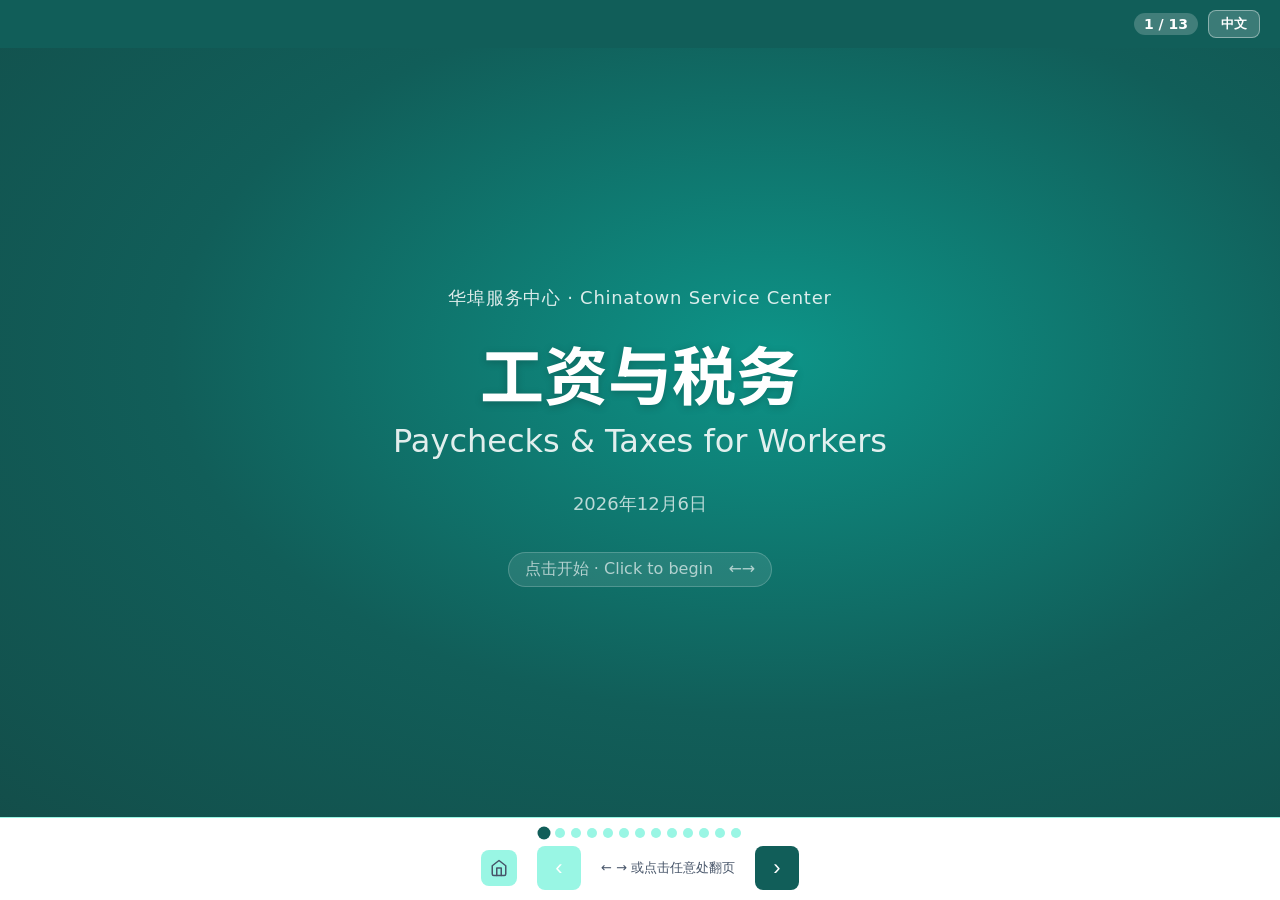
==== index.html @ 1cefc733 "Initial commit — 13-slide Money & Taxes workshop (W14) + Mei-Lin audit fixes + apple-touch-icon" ====
<!DOCTYPE html>
<html lang="zh-CN">
<head>
  <meta charset="UTF-8">
  <meta name="viewport" content="width=device-width, initial-scale=1.0">
  <title>工资与税务工作坊 · Paychecks &amp; Taxes Workshop</title>
  <meta name="description" content="Bilingual money & taxes workshop for workers in LA — pay stubs, deductions, W-4, ITIN, free VITA tax filing, wage theft. Chinatown Service Center.">
  <link rel="canonical" href="https://taxes-workshop.pages.dev/">
  <meta property="og:title" content="工资与税务工作坊 · Paychecks & Taxes Workshop">
  <meta property="og:description" content="Bilingual workshop on paychecks and taxes — read your pay stub, understand all CA deductions, fill out a W-4, file free with VITA.">
  <meta property="og:type" content="website">
  <meta property="og:url" content="https://taxes-workshop.pages.dev/">
  <meta property="og:image" content="https://taxes-workshop.pages.dev/og.png">
  <meta property="og:image:width" content="1200">
  <meta property="og:image:height" content="630">
  <meta property="og:image:alt" content="Paychecks & Taxes Workshop — bilingual slide deck for CSC workers">
  <meta name="twitter:card" content="summary_large_image">
  <meta name="twitter:title" content="工资与税务工作坊 · Paychecks & Taxes Workshop">
  <meta name="twitter:description" content="Bilingual workshop on paychecks, deductions, W-4, ITIN, VITA free tax filing, and wage theft for LA workers.">
  <meta name="twitter:image" content="https://taxes-workshop.pages.dev/og.png">
  <link rel="icon" href="data:image/svg+xml,<svg xmlns='http://www.w3.org/2000/svg' viewBox='0 0 100 100'><text y='.9em' font-size='90'>💰</text></svg>">
  <link rel="apple-touch-icon" href="/apple-touch-icon.png">
  <meta name="theme-color" content="#115e59">
  <meta name="apple-mobile-web-app-capable" content="yes">
  <meta name="apple-mobile-web-app-status-bar-style" content="black-translucent">
  <meta name="apple-mobile-web-app-title" content="工资与税务">
  <link rel="preconnect" href="https://fonts.googleapis.com">
  <link rel="preconnect" href="https://fonts.gstatic.com" crossorigin>
  <link rel="stylesheet" href="https://fonts.googleapis.com/css2?family=Noto+Sans+SC:wght@400;500;700&display=swap">
  <link rel="stylesheet" href="styles.css">
</head>
<body class="zh">
<a class="skip-to-main" href="#slidesArea">跳至主内容 · Skip to main content</a>
<noscript><p class="noscript-msg">此演示需要启用 JavaScript · This presentation requires JavaScript.</p></noscript>

<!-- ── Header ──────────────────────────────────────────── -->
<header class="slide-header">
  <span class="section-label" id="sectionLabel"></span>
  <div class="header-right">
    <span class="slide-counter" id="slideCounter" aria-live="polite" aria-atomic="true">1 / 13</span>
    <button class="lang-toggle" id="langToggle" data-action="toggle-lang" aria-label="切换语言 · Toggle language">中文</button>
  </div>
</header>

<!-- ── Slides ──────────────────────────────────────────── -->
<main class="slides-area" id="slidesArea" aria-label="Workshop slides" role="main">

  <!-- ── Slide 1: Title ────────────────────────────────── -->
  <section class="slide slide-centered title-slide active" id="slide-1">
    <div class="slide-inner">
      <div class="csc-name">华埠服务中心 · Chinatown Service Center</div>
      <h1 class="main-title">工资与税务</h1>
      <div class="main-subtitle">Paychecks &amp; Taxes for Workers</div>
      <div class="date-line" id="dateLine"></div>
      <span class="start-hint">点击开始 · Click to begin &nbsp; ←→</span>
    </div>
  </section>

  <!-- ── Slide 2: Agenda ───────────────────────────────── -->
  <section class="slide slide-centered" id="slide-2">
    <div class="slide-inner">
      <div class="topic-badge">今天学什么 · Today's Agenda</div>
      <h2 class="zh-headline">
        <span class="zh">三大主题</span>
        <span class="en">Three Key Topics</span>
      </h2>
      <div class="en-subtitle">
        <span class="zh">工资单 · W-4 · 报税 — 30 分钟</span>
        <span class="en">Pay Stub · W-4 · Filing Taxes — 30 minutes</span>
      </div>
      <div class="agenda-grid">
        <div class="agenda-card">
          <svg class="agenda-icon" aria-hidden="true" xmlns="http://www.w3.org/2000/svg" width="40" height="40" viewBox="0 0 24 24" fill="none" stroke="currentColor" stroke-width="1.5" stroke-linecap="round" stroke-linejoin="round"><path d="M14 2H6a2 2 0 0 0-2 2v16a2 2 0 0 0 2 2h12a2 2 0 0 0 2-2V8z"/><polyline points="14 2 14 8 20 8"/><line x1="9" x2="15" y1="13" y2="13"/><line x1="9" x2="15" y1="17" y2="17"/></svg>
          <div class="agenda-num">①</div>
          <div class="agenda-zh">
            <span class="zh">工资单</span>
            <span class="en">Pay Stub</span>
          </div>
          <div class="agenda-en">
            <span class="zh">看懂每月扣了什么</span>
            <span class="en">Understand every deduction</span>
          </div>
        </div>
        <div class="agenda-card">
          <svg class="agenda-icon" aria-hidden="true" xmlns="http://www.w3.org/2000/svg" width="40" height="40" viewBox="0 0 24 24" fill="none" stroke="currentColor" stroke-width="1.5" stroke-linecap="round" stroke-linejoin="round"><path d="M16 2v4M8 2v4M3 10h18"/><rect width="18" height="18" x="3" y="4" rx="2"/></svg>
          <div class="agenda-num">②</div>
          <div class="agenda-zh">
            <span class="zh">W-4 表格</span>
            <span class="en">W-4 Form</span>
          </div>
          <div class="agenda-en">
            <span class="zh">入职时怎么填，能省多少</span>
            <span class="en">How to fill it out at a new job</span>
          </div>
        </div>
        <div class="agenda-card">
          <svg class="agenda-icon" aria-hidden="true" xmlns="http://www.w3.org/2000/svg" width="40" height="40" viewBox="0 0 24 24" fill="none" stroke="currentColor" stroke-width="1.5" stroke-linecap="round" stroke-linejoin="round"><line x1="12" x2="12" y1="2" y2="22"/><path d="M17 5H9.5a3.5 3.5 0 0 0 0 7h5a3.5 3.5 0 0 1 0 7H6"/></svg>
          <div class="agenda-num">③</div>
          <div class="agenda-zh">
            <span class="zh">免费报税</span>
            <span class="en">Free Tax Filing</span>
          </div>
          <div class="agenda-en">
            <span class="zh">VITA 免费报税 · ITIN 申请</span>
            <span class="en">VITA sites · ITIN application</span>
          </div>
        </div>
      </div>
    </div>
  </section>

  <!-- ── Slide 3: Reading Your Pay Stub ────────────────── -->
  <section class="slide" id="slide-3">
    <div class="slide-inner">
      <div class="topic-badge"><svg aria-hidden="true" xmlns="http://www.w3.org/2000/svg" width="16" height="16" viewBox="0 0 24 24" fill="none" stroke="currentColor" stroke-width="2" stroke-linecap="round" stroke-linejoin="round"><path d="M14 2H6a2 2 0 0 0-2 2v16a2 2 0 0 0 2 2h12a2 2 0 0 0 2-2V8z"/><polyline points="14 2 14 8 20 8"/></svg> <span class="zh">第一步 · 工资单</span><span class="en">Step 1 · Pay Stub</span></div>
      <h2 class="zh-headline">
        <span class="zh">看懂您的工资单</span>
        <span class="en">Reading Your Pay Stub</span>
      </h2>
      <div class="en-subtitle">
        <span class="zh">实际拿到手 = 总工资 − 五大扣款</span>
        <span class="en">Take-home = Gross Pay − 5 deductions</span>
      </div>

      <div class="paystub" aria-label="Sample bi-weekly pay stub example">
        <div class="paystub-header">
          <div class="paystub-employer"><span class="zh">XX 餐厅 · 双周工资单</span><span class="en">XX Restaurant · Bi-Weekly Pay Stub</span></div>
          <div class="paystub-period"><span class="zh">期间：5/1 – 5/14 · 工时 80 小时</span><span class="en">Period: 5/1 – 5/14 · 80 hours worked</span></div>
        </div>

        <div class="paystub-row section-head">
          <span></span>
          <span><span class="zh">收入 EARNINGS</span><span class="en">EARNINGS</span></span>
        </div>
        <div class="paystub-row gross">
          <span class="paystub-num">1</span>
          <span class="paystub-label-zh"><span class="zh">总工资 (Gross Pay)</span><span class="en">Gross Pay (税前总工资)</span></span>
          <span class="paystub-amount">$1,600.00</span>
          <span class="paystub-note"><span class="zh">$20 × 80 小时</span><span class="en">$20 × 80 hrs</span></span>
        </div>

        <div class="paystub-row section-head">
          <span></span>
          <span><span class="zh">扣款 DEDUCTIONS</span><span class="en">DEDUCTIONS</span></span>
        </div>
        <div class="paystub-row">
          <span class="paystub-num">2</span>
          <span class="paystub-label-zh"><span class="zh">联邦所得税 (Fed Income Tax)</span><span class="en">Federal Income Tax (联邦所得税)</span></span>
          <span class="paystub-amount deduct">$160.00</span>
          <span class="paystub-note"><span class="zh">约 10%</span><span class="en">~10%</span></span>
        </div>
        <div class="paystub-row">
          <span class="paystub-num">3</span>
          <span class="paystub-label-zh"><span class="zh">加州所得税 (CA State Tax)</span><span class="en">CA State Income Tax (加州所得税)</span></span>
          <span class="paystub-amount deduct">$48.00</span>
          <span class="paystub-note"><span class="zh">约 3%</span><span class="en">~3%</span></span>
        </div>
        <div class="paystub-row">
          <span class="paystub-num">4</span>
          <span class="paystub-label-zh"><span class="zh">社安税 (Social Security)</span><span class="en">Social Security (社安税)</span></span>
          <span class="paystub-amount deduct">$99.20</span>
          <span class="paystub-note"><span class="zh">6.2%</span><span class="en">6.2%</span></span>
        </div>
        <div class="paystub-row">
          <span class="paystub-num">5</span>
          <span class="paystub-label-zh"><span class="zh">联邦医保 (Medicare)</span><span class="en">Medicare (联邦医保)</span></span>
          <span class="paystub-amount deduct">$23.20</span>
          <span class="paystub-note"><span class="zh">1.45%</span><span class="en">1.45%</span></span>
        </div>
        <div class="paystub-row">
          <span class="paystub-num">6</span>
          <span class="paystub-label-zh"><span class="zh">州残障保险 (CA SDI)</span><span class="en">CA SDI (州残障保险)</span></span>
          <span class="paystub-amount deduct">$17.60</span>
          <span class="paystub-note"><span class="zh">1.1%</span><span class="en">1.1%</span></span>
        </div>

        <div class="paystub-row net">
          <span class="paystub-num" style="background:var(--primary)">✓</span>
          <span class="paystub-label-zh"><span class="zh">实际拿到 (Net Pay)</span><span class="en">Net Pay — Take-Home (实际拿到)</span></span>
          <span class="paystub-amount">$1,252.00</span>
          <span class="paystub-note"><span class="zh">银行入账</span><span class="en">deposited</span></span>
        </div>
      </div>
    </div>
  </section>

  <!-- ── Slide 4: What Are All These Deductions? ────────── -->
  <section class="slide" id="slide-4">
    <div class="slide-inner">
      <div class="topic-badge"><svg aria-hidden="true" xmlns="http://www.w3.org/2000/svg" width="16" height="16" viewBox="0 0 24 24" fill="none" stroke="currentColor" stroke-width="2" stroke-linecap="round" stroke-linejoin="round"><circle cx="12" cy="12" r="10"/><path d="M9.09 9a3 3 0 0 1 5.83 1c0 2-3 3-3 3"/><path d="M12 17h.01"/></svg> <span class="zh">五大扣款</span><span class="en">5 Deductions</span></div>
      <h2 class="zh-headline">
        <span class="zh">钱都扣去哪了？</span>
        <span class="en">Where Do Deductions Go?</span>
      </h2>
      <div class="en-subtitle">
        <span class="zh">每张工资单上的五项扣款 — 加州工人通用</span>
        <span class="en">The 5 standard deductions on every California pay stub</span>
      </div>

      <figure class="viz viz-bars" role="img" aria-label="Where each $100 of pay goes — breakdown of deductions">
        <svg viewBox="0 0 520 180" width="520" height="180" aria-hidden="true">
          <!-- row 1: Take-home -->
          <text x="0" y="22" font-size="13" fill="currentColor" font-weight="600">Take-home</text>
          <rect x="120" y="10" width="285" height="18" rx="3" fill="#047857"/>
          <text x="412" y="22" font-size="13" fill="currentColor" font-weight="700">~$76</text>
          <!-- row 2: Federal -->
          <text x="0" y="52" font-size="13" fill="currentColor">Federal tax</text>
          <rect x="120" y="40" width="38" height="18" rx="3" fill="#115e59"/>
          <text x="165" y="52" font-size="13" fill="currentColor" font-weight="600">~$10</text>
          <!-- row 3: Social Security -->
          <text x="0" y="82" font-size="13" fill="currentColor">Social Security</text>
          <rect x="120" y="70" width="23" height="18" rx="3" fill="#0d9488"/>
          <text x="150" y="82" font-size="13" fill="currentColor" font-weight="600">$6.20</text>
          <!-- row 4: CA tax -->
          <text x="0" y="112" font-size="13" fill="currentColor">CA state tax</text>
          <rect x="120" y="100" width="11" height="18" rx="3" fill="#14b8a6"/>
          <text x="138" y="112" font-size="13" fill="currentColor" font-weight="600">~$3</text>
          <!-- row 5: Medicare -->
          <text x="0" y="142" font-size="13" fill="currentColor">Medicare</text>
          <rect x="120" y="130" width="5" height="18" rx="3" fill="#2dd4bf"/>
          <text x="132" y="142" font-size="13" fill="currentColor" font-weight="600">$1.45</text>
          <!-- row 6: SDI -->
          <text x="0" y="172" font-size="13" fill="currentColor">CA SDI</text>
          <rect x="120" y="160" width="4" height="18" rx="3" fill="#5eead4"/>
          <text x="131" y="172" font-size="13" fill="currentColor" font-weight="600">$1.10</text>
        </svg>
        <figcaption>
          <span class="zh">每赚 $100,实际拿到约 $76 — 其余进了五项扣款</span>
          <span class="en">For every $100 earned, you take home ~$76 — the rest pays the five deductions</span>
        </figcaption>
      </figure>

      <div class="deduction-grid">
        <div class="deduction-card">
          <div class="deduction-tag"><span class="zh">联邦</span><span class="en">Federal</span></div>
          <div class="deduction-rate">10–22%</div>
          <div class="deduction-name-zh"><span class="zh">联邦所得税</span><span class="en">Federal Income Tax</span></div>
          <div class="deduction-name-en"><span class="zh">按 W-4 计算 · 退给国税局</span><span class="en">Set by W-4 · paid to IRS</span></div>
        </div>
        <div class="deduction-card state">
          <div class="deduction-tag"><span class="zh">州</span><span class="en">State</span></div>
          <div class="deduction-rate">1–9%</div>
          <div class="deduction-name-zh"><span class="zh">加州所得税</span><span class="en">CA State Tax</span></div>
          <div class="deduction-name-en"><span class="zh">按 DE-4 计算 · 退给加州</span><span class="en">Set by DE-4 · paid to CA FTB</span></div>
        </div>
        <div class="deduction-card ss">
          <div class="deduction-tag"><span class="zh">退休</span><span class="en">Retirement</span></div>
          <div class="deduction-rate">6.2%</div>
          <div class="deduction-name-zh"><span class="zh">社安税 SS</span><span class="en">Social Security</span></div>
          <div class="deduction-name-en"><span class="zh">退休后您领回</span><span class="en">Funds your retirement</span></div>
        </div>
        <div class="deduction-card medicare">
          <div class="deduction-tag"><span class="zh">医保</span><span class="en">Health</span></div>
          <div class="deduction-rate">1.45%</div>
          <div class="deduction-name-zh"><span class="zh">联邦医保</span><span class="en">Medicare</span></div>
          <div class="deduction-name-en"><span class="zh">65 岁后您用得到</span><span class="en">Your health care at 65+</span></div>
        </div>
        <div class="deduction-card sdi">
          <div class="deduction-tag"><span class="zh">残障</span><span class="en">Disability</span></div>
          <div class="deduction-rate">1.1%</div>
          <div class="deduction-name-zh"><span class="zh">州残障保险</span><span class="en">CA SDI</span></div>
          <div class="deduction-name-en"><span class="zh">病假 · 产假可领</span><span class="en">Pays sick / parental leave</span></div>
        </div>
      </div>

      <div class="tax-rule" style="margin-top:18px;">
        <div class="tax-rule-zh"><span class="zh">💡 总扣款约 22–25% — 也就是说每赚 $100，您实际拿到 $75–$78。</span><span class="en">💡 Total deductions ~22–25% — so for every $100 earned, you take home ~$75–$78.</span></div>
        <div class="tax-rule-en"><span class="zh">老板必须在加州法定 7 天内付清工资，并提供详细工资单（加州劳工法 §226）。</span><span class="en">CA law requires your employer to pay within 7 days and provide an itemized pay stub (CA Labor Code §226).</span></div>
      </div>
    </div>
  </section>

  <!-- ── Slide 5: The W-4 Form ─────────────────────────── -->
  <section class="slide" id="slide-5">
    <div class="slide-inner">
      <div class="topic-badge"><svg aria-hidden="true" xmlns="http://www.w3.org/2000/svg" width="16" height="16" viewBox="0 0 24 24" fill="none" stroke="currentColor" stroke-width="2" stroke-linecap="round" stroke-linejoin="round"><path d="M9 12h6m-6 4h6M9 8h6"/><rect width="14" height="20" x="5" y="2" rx="2"/></svg> <span class="zh">第二步 · W-4</span><span class="en">Step 2 · W-4</span></div>
      <h2 class="zh-headline">
        <span class="zh">W-4 表格怎么填？</span>
        <span class="en">How to Fill Out a W-4</span>
      </h2>
      <div class="en-subtitle">
        <span class="zh">入职第一天填 — 决定每月扣多少联邦税</span>
        <span class="en">Filled on day one — decides how much federal tax is withheld</span>
      </div>

      <div class="w4-steps">
        <div class="w4-step">
          <div class="w4-step-num">1</div>
          <svg class="w4-step-icon" aria-hidden="true" xmlns="http://www.w3.org/2000/svg" width="28" height="28" viewBox="0 0 24 24" fill="none" stroke="currentColor" stroke-width="1.5" stroke-linecap="round" stroke-linejoin="round"><path d="M16 21v-2a4 4 0 0 0-4-4H6a4 4 0 0 0-4 4v2"/><circle cx="9" cy="7" r="4"/></svg>
          <div class="w4-step-zh"><span class="zh">个人资料</span><span class="en">Personal Info</span></div>
          <div class="w4-step-en"><span class="zh">姓名 · 地址 · SSN/ITIN · 报税身份</span><span class="en">Name · Address · SSN/ITIN · Filing Status</span></div>
        </div>
        <div class="w4-step">
          <div class="w4-step-num">2</div>
          <svg class="w4-step-icon" aria-hidden="true" xmlns="http://www.w3.org/2000/svg" width="28" height="28" viewBox="0 0 24 24" fill="none" stroke="currentColor" stroke-width="1.5" stroke-linecap="round" stroke-linejoin="round"><rect width="14" height="20" x="5" y="2" rx="2"/><path d="M12 18h.01"/></svg>
          <div class="w4-step-zh"><span class="zh">多份工作？</span><span class="en">Multiple Jobs?</span></div>
          <div class="w4-step-en"><span class="zh">如果有第二份工 · 配偶也工作 → 打勾</span><span class="en">Check if 2 jobs or spouse works</span></div>
        </div>
        <div class="w4-step">
          <div class="w4-step-num">3</div>
          <svg class="w4-step-icon" aria-hidden="true" xmlns="http://www.w3.org/2000/svg" width="28" height="28" viewBox="0 0 24 24" fill="none" stroke="currentColor" stroke-width="1.5" stroke-linecap="round" stroke-linejoin="round"><circle cx="9" cy="7" r="3"/><circle cx="17" cy="7" r="3"/><path d="M3 21v-2a4 4 0 0 1 4-4h2a4 4 0 0 1 4 4v2"/><path d="M15 21v-2a4 4 0 0 1 4-4"/></svg>
          <div class="w4-step-zh"><span class="zh">子女抵免</span><span class="en">Dependents</span></div>
          <div class="w4-step-en"><span class="zh">17 岁以下小孩 × $2,000<br>其他亲属 × $500</span><span class="en">Under-17 child × $2,000<br>Other relative × $500</span></div>
        </div>
        <div class="w4-step">
          <div class="w4-step-num">4</div>
          <svg class="w4-step-icon" aria-hidden="true" xmlns="http://www.w3.org/2000/svg" width="28" height="28" viewBox="0 0 24 24" fill="none" stroke="currentColor" stroke-width="1.5" stroke-linecap="round" stroke-linejoin="round"><line x1="12" x2="12" y1="2" y2="22"/><path d="M17 5H9.5a3.5 3.5 0 0 0 0 7h5a3.5 3.5 0 0 1 0 7H6"/></svg>
          <div class="w4-step-zh"><span class="zh">额外扣款 / 收入</span><span class="en">Other Adjustments</span></div>
          <div class="w4-step-en"><span class="zh">想多扣一点？写金额（一般可空）</span><span class="en">Extra withholding (usually blank)</span></div>
        </div>
        <div class="w4-step">
          <div class="w4-step-num">5</div>
          <svg class="w4-step-icon" aria-hidden="true" xmlns="http://www.w3.org/2000/svg" width="28" height="28" viewBox="0 0 24 24" fill="none" stroke="currentColor" stroke-width="1.5" stroke-linecap="round" stroke-linejoin="round"><path d="M20 6 9 17l-5-5"/></svg>
          <div class="w4-step-zh"><span class="zh">签名 · 日期</span><span class="en">Sign &amp; Date</span></div>
          <div class="w4-step-en"><span class="zh">没签等于无效</span><span class="en">Unsigned = invalid</span></div>
        </div>
      </div>

      <div class="info-grid">
        <div class="info-card">
          <div class="info-card-title"><span class="zh">如果不填 W-4 会怎样？</span><span class="en">What if I skip it?</span></div>
          <div class="info-card-text">
            <span class="zh">老板会按最高税率（单身、无子女）扣 — 您每月少拿 $50–150。年底退税时才能拿回。</span>
            <span class="en">Employer withholds at the highest rate (single, 0 dependents). You lose $50–150 per check — refunded only at tax time.</span>
          </div>
        </div>
        <div class="info-card accent">
          <div class="info-card-title"><span class="zh">加州还要填 DE-4</span><span class="en">CA Also Needs DE-4</span></div>
          <div class="info-card-text">
            <span class="zh">DE-4 是加州州税版本 — 同时填两张。老板提供 · 也可上 edd.ca.gov 下载。</span>
            <span class="en">DE-4 is the CA state version. Fill both. Employer provides — or download at edd.ca.gov.</span>
          </div>
        </div>
      </div>
    </div>
  </section>

  <!-- ── Slide 6: Activity — What's Wrong With This Paycheck? -->
  <section class="slide activity-slide" id="slide-6" data-phase="question">
    <div class="slide-inner">
      <div class="topic-badge"><svg aria-hidden="true" xmlns="http://www.w3.org/2000/svg" width="16" height="16" viewBox="0 0 24 24" fill="none" stroke="currentColor" stroke-width="2" stroke-linecap="round" stroke-linejoin="round"><circle cx="12" cy="12" r="10"/><circle cx="12" cy="12" r="6"/><circle cx="12" cy="12" r="2"/></svg> <span class="zh">练一练 · 互动活动</span><span class="en">Activity · Practice</span></div>
      <h2 class="zh-headline">
        <span class="zh">这张工资单哪里错了？</span>
        <span class="en">What's Wrong With This Paycheck?</span>
      </h2>
      <div class="en-subtitle">
        <span class="zh">老李这周工作 50 小时，时薪 $16 — 您能找出错误吗？</span>
        <span class="en">Mr. Li worked 50 hours this week at $16/hr — can you spot the mistake?</span>
      </div>

      <div class="wrong-paystub" id="wrong-paystub">
        <div class="wrong-row head">
          <span><span class="zh">项目 ITEM</span><span class="en">ITEM</span></span>
          <span><span class="zh">时薪</span><span class="en">RATE</span></span>
          <span><span class="zh">小时</span><span class="en">HRS</span></span>
          <span><span class="zh">金额</span><span class="en">AMOUNT</span></span>
        </div>
        <div class="wrong-row">
          <span class="label"><span class="zh">正常工时</span><span class="en">Regular Hours</span></span>
          <span class="num">$16</span>
          <span class="num">40</span>
          <span class="num">$640.00</span>
        </div>
        <div class="wrong-row flagged" id="overtime-row" data-clue="加班费">
          <span class="label"><span class="zh">加班 (10 小时)</span><span class="en">Overtime (10 hrs)</span></span>
          <span class="num rate" id="ot-rate">$16</span>
          <span class="num">10</span>
          <span class="num" id="ot-total">$160.00</span>
        </div>
        <div class="wrong-row total">
          <span class="label"><span class="zh">总工资</span><span class="en">Gross Pay</span></span>
          <span></span>
          <span></span>
          <span class="num" id="gross-total">$800.00</span>
        </div>
      </div>

      <div class="vote-prompt"><span class="zh">🙋 投票：错在哪里？(A) 工时少算 (B) 加班费错了 (C) 没问题</span><span class="en">🙋 Vote: Where's the error? (A) Hours wrong (B) Overtime rate wrong (C) Looks fine</span></div>

      <div class="answer-block" id="activity-answer">
        <div class="verdict-badge verdict-false">✗ <span class="zh">加班费错了 — 应付时薪 1.5 倍</span><span class="en">Overtime rate is wrong — should be 1.5×</span></div>
        <div class="answer-explanation-zh"><span class="zh">加州法律：每天超 8 小时或每周超 40 小时 → 时薪 × 1.5 ($24)。</span><span class="en">CA law: over 8 hrs/day or 40 hrs/week → rate × 1.5 ($24).</span></div>
        <div class="answer-explanation-en"><span class="zh">正确金额：10 小时 × $24 = $240（少给了 $80）。每天超 12 小时则要 × 2 ($32)。</span><span class="en">Correct: 10 hrs × $24 = $240 (short $80). Over 12 hrs/day = 2× rate ($32).</span></div>
      </div>

      <button class="reveal-btn" id="reveal-btn-6" data-action="reveal-activity">
        <span class="zh">揭晓答案 · Reveal Answer</span>
        <span class="en">Reveal Answer</span>
      </button>
    </div>
  </section>

  <!-- ── Slide 7: ITIN vs SSN ──────────────────────────── -->
  <section class="slide" id="slide-7">
    <div class="slide-inner">
      <div class="topic-badge"><svg aria-hidden="true" xmlns="http://www.w3.org/2000/svg" width="16" height="16" viewBox="0 0 24 24" fill="none" stroke="currentColor" stroke-width="2" stroke-linecap="round" stroke-linejoin="round"><rect width="20" height="14" x="2" y="5" rx="2"/><line x1="2" x2="22" y1="10" y2="10"/></svg> <span class="zh">税号 · ITIN vs SSN</span><span class="en">Tax IDs</span></div>
      <h2 class="zh-headline">
        <span class="zh">ITIN 与 SSN 的区别</span>
        <span class="en">ITIN vs Social Security Number</span>
      </h2>
      <div class="en-subtitle">
        <span class="zh">不论身份，您都可以报税 — 用 ITIN 就行</span>
        <span class="en">No matter your status, you can file taxes — use ITIN</span>
      </div>

      <div class="compare-grid">
        <div class="compare-col ssn">
          <h3>SSN</h3>
          <div class="compare-sub"><span class="zh">社会安全号码 · 9 位</span><span class="en">Social Security Number · 9 digits</span></div>
          <ul class="compare-list">
            <li><span class="zh">合法居民、公民、绿卡持有人</span><span class="en">Citizens, green-card holders, work-permit holders</span></li>
            <li><span class="zh">在 Social Security Administration 申请</span><span class="en">Apply at the Social Security Administration</span></li>
            <li><span class="zh">免费 · 当面办理</span><span class="en">Free · In-person at SSA office</span></li>
            <li><span class="zh">可申请政府福利</span><span class="en">Qualifies for government benefits</span></li>
            <li><span class="zh">退休时可领社安金</span><span class="en">Earns Social Security retirement credits</span></li>
          </ul>
        </div>
        <div class="compare-col itin">
          <h3>ITIN</h3>
          <div class="compare-sub"><span class="zh">个人税号 · 9 位（9 开头）</span><span class="en">Individual Taxpayer ID · 9 digits (starts with 9)</span></div>
          <ul class="compare-list">
            <li><span class="zh">没有 SSN 的人也可申请（不论身份）</span><span class="en">For anyone without an SSN — regardless of status</span></li>
            <li><span class="zh">向国税局 IRS 申请（表 W-7）</span><span class="en">Apply to IRS using Form W-7</span></li>
            <li><span class="zh">免费 · 可在 CSC 办理</span><span class="en">Free · CSC can help process</span></li>
            <li><span class="zh">可报税 · 申请儿童税收抵免 (CTC)</span><span class="en">Can file taxes · claim Child Tax Credit</span></li>
            <li class="no"><span class="zh">不能用于工作授权</span><span class="en">Does NOT grant work authorization</span></li>
          </ul>
        </div>
      </div>

      <div class="tax-rule accent">
        <div class="tax-rule-zh"><span class="zh">📋 重要：报税不会被举报给移民局 — 国税局法律规定保密。</span><span class="en">📋 Important: Filing taxes does NOT report you to immigration — IRS confidentiality is protected by law.</span></div>
        <div class="tax-rule-en"><span class="zh">用 ITIN 报税可建立报税记录 — 将来办移民身份时有帮助。</span><span class="en">Filing with ITIN builds a tax record — helpful for future immigration cases.</span></div>
      </div>
    </div>
  </section>

  <!-- ── Slide 8: Free Tax Filing Resources (VITA) ─────── -->
  <section class="slide" id="slide-8">
    <div class="slide-inner">
      <div class="topic-badge"><svg aria-hidden="true" xmlns="http://www.w3.org/2000/svg" width="16" height="16" viewBox="0 0 24 24" fill="none" stroke="currentColor" stroke-width="2" stroke-linecap="round" stroke-linejoin="round"><path d="M5 12h14M12 5l7 7-7 7"/></svg> <span class="zh">第三步 · 免费报税</span><span class="en">Step 3 · Free Filing</span></div>
      <h2 class="zh-headline">
        <span class="zh">免费报税 — 不要花冤枉钱</span>
        <span class="en">File Your Taxes for Free</span>
      </h2>
      <div class="en-subtitle">
        <span class="zh">年收入 $67,000 以下 → 多个免费选项</span>
        <span class="en">Income under $67,000 → multiple free options</span>
      </div>

      <div class="vita-grid">
        <div class="vita-card">
          <div class="vita-icon"><svg aria-hidden="true" xmlns="http://www.w3.org/2000/svg" width="28" height="28" viewBox="0 0 24 24" fill="none" stroke="currentColor" stroke-width="1.5" stroke-linecap="round" stroke-linejoin="round"><path d="M6 22V4a2 2 0 0 1 2-2h8a2 2 0 0 1 2 2v18Z"/><path d="M10 6h4M10 10h4M10 14h4M10 18h4"/></svg></div>
          <div>
            <div class="vita-name-zh"><span class="zh">华埠服务中心 VITA</span><span class="en">CSC VITA Site</span></div>
            <div class="vita-name-en"><span class="zh">767 N Hill St · 中文服务</span><span class="en">767 N Hill St · Chinese service</span></div>
            <div class="vita-detail"><span class="zh">1月–4月免费报税 · IRS 认证志愿者 · 现场办</span><span class="en">Free filing Jan–Apr · IRS-certified volunteers · in-person</span></div>
            <div class="vita-cost"><span class="zh">完全免费 · 213-808-1700</span><span class="en">100% free · 213-808-1700</span></div>
          </div>
        </div>
        <div class="vita-card">
          <div class="vita-icon"><svg aria-hidden="true" xmlns="http://www.w3.org/2000/svg" width="28" height="28" viewBox="0 0 24 24" fill="none" stroke="currentColor" stroke-width="1.5" stroke-linecap="round" stroke-linejoin="round"><path d="M2 22h20M2 11h20M5 11v11M19 11v11M9 8a3 3 0 0 1 6 0M12 8v3"/></svg></div>
          <div>
            <div class="vita-name-zh"><span class="zh">全洛杉矶 VITA 网点</span><span class="en">LA County VITA Sites</span></div>
            <div class="vita-name-en"><span class="zh">200+ 地点 · 拨 211 找最近</span><span class="en">200+ sites · Call 211 for nearest</span></div>
            <div class="vita-detail"><span class="zh">网址：irs.gov/vita 输入邮编查找 · 多种语言</span><span class="en">irs.gov/vita — enter ZIP · multilingual</span></div>
            <div class="vita-cost"><span class="zh">免费 · 211 (24/7)</span><span class="en">Free · Dial 211 (24/7)</span></div>
          </div>
        </div>
        <div class="vita-card">
          <div class="vita-icon"><svg aria-hidden="true" xmlns="http://www.w3.org/2000/svg" width="28" height="28" viewBox="0 0 24 24" fill="none" stroke="currentColor" stroke-width="1.5" stroke-linecap="round" stroke-linejoin="round"><rect width="20" height="14" x="2" y="5" rx="2"/><path d="M2 10h20"/></svg></div>
          <div>
            <div class="vita-name-zh"><span class="zh">IRS 网上免费报税</span><span class="en">IRS Free File</span></div>
            <div class="vita-name-en"><span class="zh">irs.gov/freefile · 自己报</span><span class="en">irs.gov/freefile · self-file</span></div>
            <div class="vita-detail"><span class="zh">收入 $79K 以下用免费软件 · 网上递交 · 直接退税到账户</span><span class="en">Income under $79K — free software · e-file · direct deposit</span></div>
            <div class="vita-cost"><span class="zh">免费 · 适合英文好的</span><span class="en">Free · English required</span></div>
          </div>
        </div>
        <div class="vita-card">
          <div class="vita-icon"><svg aria-hidden="true" xmlns="http://www.w3.org/2000/svg" width="28" height="28" viewBox="0 0 24 24" fill="none" stroke="currentColor" stroke-width="1.5" stroke-linecap="round" stroke-linejoin="round"><circle cx="12" cy="12" r="10"/><path d="M8 14s1.5 2 4 2 4-2 4-2M9 9h.01M15 9h.01"/></svg></div>
          <div>
            <div class="vita-name-zh"><span class="zh">CalFile 加州免费</span><span class="en">CalFile (CA only)</span></div>
            <div class="vita-name-en"><span class="zh">ftb.ca.gov · 加州州税</span><span class="en">ftb.ca.gov · CA state return</span></div>
            <div class="vita-detail"><span class="zh">加州州税专用免费软件 · 中英双语 · 直接退税</span><span class="en">CA state tax only · bilingual · direct refund</span></div>
            <div class="vita-cost"><span class="zh">免费 · 加州官方</span><span class="en">Free · official CA</span></div>
          </div>
        </div>
      </div>

      <div class="tax-rule">
        <div class="tax-rule-zh"><span class="zh">⚠️ 不要付 H&amp;R Block 或 Turbo Tax — 收 $100–300 还可能多收。</span><span class="en">⚠️ Don't pay H&amp;R Block or Turbo Tax — fees $100–300 and many hidden charges.</span></div>
        <div class="tax-rule-en"><span class="zh">VITA 志愿者已经接受 IRS 培训 — 处理 W-2、1099、ITIN 都没问题。</span><span class="en">VITA volunteers are IRS-trained — handle W-2, 1099, ITIN with no problem.</span></div>
      </div>
    </div>
  </section>

  <!-- ── Slide 9: Tax Deductions for Gig Workers ──────── -->
  <section class="slide" id="slide-9">
    <div class="slide-inner">
      <div class="topic-badge"><svg aria-hidden="true" xmlns="http://www.w3.org/2000/svg" width="16" height="16" viewBox="0 0 24 24" fill="none" stroke="currentColor" stroke-width="2" stroke-linecap="round" stroke-linejoin="round"><rect width="14" height="20" x="5" y="2" rx="2"/><path d="M12 18h.01"/></svg> <span class="zh">自雇/兼职</span><span class="en">Gig / Self-Employed</span></div>
      <h2 class="zh-headline">
        <span class="zh">兼职司机能抵扣什么？</span>
        <span class="en">Deductions for Gig &amp; 1099 Workers</span>
      </h2>
      <div class="en-subtitle">
        <span class="zh">DoorDash · Uber · 装修 · 清洁 — 这些都能省税</span>
        <span class="en">DoorDash · Uber · handyman · cleaning — all these reduce tax</span>
      </div>

      <div class="gig-grid">
        <div class="gig-card">
          <div class="gig-icon"><svg aria-hidden="true" xmlns="http://www.w3.org/2000/svg" width="32" height="32" viewBox="0 0 24 24" fill="none" stroke="currentColor" stroke-width="1.5" stroke-linecap="round" stroke-linejoin="round"><path d="M14 16H9m10 0h3v-3.15a1 1 0 0 0-.84-.99L16 11l-2.7-3.6a1 1 0 0 0-.8-.4H5.24a2 2 0 0 0-1.8 1.1l-.8 1.63A6 6 0 0 0 2 12.42V16h2"/><circle cx="6.5" cy="16.5" r="2.5"/><circle cx="16.5" cy="16.5" r="2.5"/></svg></div>
          <div>
            <div class="gig-name-zh"><span class="zh">行驶里程</span><span class="en">Business Mileage</span></div>
            <div class="gig-name-en"><span class="zh">最大的抵扣 — 一定要记</span><span class="en">Biggest deduction — always track</span></div>
            <div class="gig-detail"><strong>67¢ × <span class="zh">每英里</span><span class="en">per mile</span></strong> <span class="zh">(2024) · 用 Stride 或 Everlance 自动记</span><span class="en">(2024) · use Stride or Everlance to auto-track</span></div>
          </div>
        </div>
        <div class="gig-card">
          <div class="gig-icon"><svg aria-hidden="true" xmlns="http://www.w3.org/2000/svg" width="32" height="32" viewBox="0 0 24 24" fill="none" stroke="currentColor" stroke-width="1.5" stroke-linecap="round" stroke-linejoin="round"><rect width="14" height="20" x="5" y="2" rx="2"/><path d="M12 18h.01"/></svg></div>
          <div>
            <div class="gig-name-zh"><span class="zh">手机费</span><span class="en">Phone Bill</span></div>
            <div class="gig-name-en"><span class="zh">工作部分可抵</span><span class="en">Work-use portion deductible</span></div>
            <div class="gig-detail"><span class="zh">一般按 </span><span class="en">Usually estimate </span><strong>50%</strong> <span class="zh">工作用 — 保留账单</span><span class="en">work use — keep bills</span></div>
          </div>
        </div>
        <div class="gig-card">
          <div class="gig-icon"><svg aria-hidden="true" xmlns="http://www.w3.org/2000/svg" width="32" height="32" viewBox="0 0 24 24" fill="none" stroke="currentColor" stroke-width="1.5" stroke-linecap="round" stroke-linejoin="round"><circle cx="12" cy="12" r="3"/><path d="M19.4 15a1.65 1.65 0 0 0 .33 1.82l.06.06a2 2 0 0 1 0 2.83 2 2 0 0 1-2.83 0l-.06-.06a1.65 1.65 0 0 0-1.82-.33 1.65 1.65 0 0 0-1 1.51V21a2 2 0 0 1-4 0v-.09A1.65 1.65 0 0 0 9 19.4a1.65 1.65 0 0 0-1.82.33l-.06.06a2 2 0 0 1-2.83 0 2 2 0 0 1 0-2.83l.06-.06a1.65 1.65 0 0 0 .33-1.82 1.65 1.65 0 0 0-1.51-1H3a2 2 0 0 1 0-4h.09A1.65 1.65 0 0 0 4.6 9a1.65 1.65 0 0 0-.33-1.82l-.06-.06a2 2 0 1 1 2.83-2.83l.06.06a1.65 1.65 0 0 0 1.82.33H9a1.65 1.65 0 0 0 1-1.51V3a2 2 0 0 1 4 0v.09a1.65 1.65 0 0 0 1 1.51 1.65 1.65 0 0 0 1.82-.33l.06-.06a2 2 0 1 1 2.83 2.83l-.06.06a1.65 1.65 0 0 0-.33 1.82V9a1.65 1.65 0 0 0 1.51 1H21a2 2 0 0 1 0 4h-.09a1.65 1.65 0 0 0-1.51 1z"/></svg></div>
          <div>
            <div class="gig-name-zh"><span class="zh">工具 · 设备</span><span class="en">Tools &amp; Equipment</span></div>
            <div class="gig-name-en"><span class="zh">直接给工作买的</span><span class="en">Bought for work use</span></div>
            <div class="gig-detail"><span class="zh">保温袋 · 充电器 · 清洁工具 · 装修材料 — 保留</span><span class="en">Insulated bag · chargers · cleaning supplies — keep </span><strong><span class="zh">收据</span><span class="en">receipts</span></strong></div>
          </div>
        </div>
        <div class="gig-card">
          <div class="gig-icon"><svg aria-hidden="true" xmlns="http://www.w3.org/2000/svg" width="32" height="32" viewBox="0 0 24 24" fill="none" stroke="currentColor" stroke-width="1.5" stroke-linecap="round" stroke-linejoin="round"><rect width="20" height="14" x="2" y="5" rx="2"/><line x1="2" x2="22" y1="10" y2="10"/></svg></div>
          <div>
            <div class="gig-name-zh"><span class="zh">停车 · 过路费</span><span class="en">Parking &amp; Tolls</span></div>
            <div class="gig-name-en"><span class="zh">工作时产生 — 100% 可抵</span><span class="en">During work — 100% deductible</span></div>
            <div class="gig-detail"><span class="zh">FasTrak 月结 · 停车收据 — 集中存一个信封</span><span class="en">FasTrak statements + parking receipts — keep in one envelope</span></div>
          </div>
        </div>
      </div>

      <figure class="viz viz-timeline" role="img" aria-label="Quarterly tax deadlines for self-employed workers">
        <svg viewBox="0 0 560 110" width="560" height="110" aria-hidden="true">
          <line x1="40" y1="70" x2="520" y2="70" stroke="#115e59" stroke-width="2.5"/>
          <!-- Apr 15 -->
          <circle cx="100" cy="70" r="8" fill="#b91c1c"/>
          <line x1="100" y1="62" x2="100" y2="78" stroke="#b91c1c" stroke-width="2"/>
          <text x="100" y="95" text-anchor="middle" font-size="13" fill="currentColor" font-weight="700">Apr 15</text>
          <text x="100" y="50" text-anchor="middle" font-size="12" fill="#b91c1c" font-weight="600">Q1 + 报税</text>
          <!-- Jun 15 -->
          <circle cx="240" cy="70" r="7" fill="#115e59"/>
          <text x="240" y="95" text-anchor="middle" font-size="13" fill="currentColor" font-weight="600">Jun 15</text>
          <text x="240" y="50" text-anchor="middle" font-size="12" fill="#115e59">Q2</text>
          <!-- Sep 15 -->
          <circle cx="380" cy="70" r="7" fill="#115e59"/>
          <text x="380" y="95" text-anchor="middle" font-size="13" fill="currentColor" font-weight="600">Sep 15</text>
          <text x="380" y="50" text-anchor="middle" font-size="12" fill="#115e59">Q3</text>
          <!-- Jan 15 -->
          <circle cx="500" cy="70" r="7" fill="#115e59"/>
          <text x="500" y="95" text-anchor="middle" font-size="13" fill="currentColor" font-weight="600">Jan 15</text>
          <text x="500" y="50" text-anchor="middle" font-size="12" fill="#115e59">Q4</text>
        </svg>
        <figcaption>
          <span class="zh">自雇人士每季预交税 — 四个截止日不要错过</span>
          <span class="en">Self-employed quarterly tax deadlines — four dates to remember</span>
        </figcaption>
      </figure>

      <div class="tax-rule accent">
        <div class="tax-rule-zh"><span class="zh">📅 季度预交税截止：4/15 · 6/15 · 9/15 · 1/15 — 每季存收入的 25%。</span><span class="en">📅 Quarterly tax due: Apr 15 · Jun 15 · Sep 15 · Jan 15 — save 25% each quarter.</span></div>
        <div class="tax-rule-en"><span class="zh">领 1099-NEC（不是 W-2）= 您是自雇人士，老板没扣税，您要自己交。</span><span class="en">Got a 1099-NEC (not W-2)? You're self-employed — no tax withheld, you pay it yourself.</span></div>
      </div>
    </div>
  </section>

  <!-- ── Slide 10: True/False Quiz (multi-phase) ──────── -->
  <section class="slide activity-slide slide-centered" id="slide-10" data-phase="question">
    <div class="slide-inner">
      <div class="topic-badge"><svg aria-hidden="true" xmlns="http://www.w3.org/2000/svg" width="16" height="16" viewBox="0 0 24 24" fill="none" stroke="currentColor" stroke-width="2" stroke-linecap="round" stroke-linejoin="round"><circle cx="12" cy="12" r="10"/><path d="M9.09 9a3 3 0 0 1 5.83 1c0 2-3 3-3 3"/><path d="M12 17h.01"/></svg> <span class="zh">互动测验</span><span class="en">Quiz</span></div>
      <h2 class="zh-headline">
        <span class="zh">对还是错？</span>
        <span class="en">True or False?</span>
      </h2>
      <div class="en-subtitle">
        <span class="zh">两道题 — 举手投票</span>
        <span class="en">Two questions — raise your hand to vote</span>
      </div>

      <!-- Q1 -->
      <div class="quiz-question">
        <div class="quiz-q-zh"><span class="zh">① 没有合法身份就不能报税，也不应该报。</span><span class="en">① People without legal status cannot — and should not — file taxes.</span></div>
        <div class="quiz-q-en"><span class="zh">People without legal status cannot — and should not — file taxes.</span><span class="en">没有合法身份就不能报税，也不应该报。</span></div>
      </div>
      <div class="vote-prompt"><span class="zh">🙋 举手 — 对 TRUE / 错 FALSE</span><span class="en">🙋 Raise your hand — TRUE / FALSE</span></div>

      <button class="reveal-btn" id="reveal-btn-q1" data-action="reveal-q1">
        <span class="zh">揭晓答案 1 · Reveal Answer</span>
        <span class="en">Reveal Answer 1</span>
      </button>

      <div class="answer-block" id="q1-answer">
        <div class="verdict-badge verdict-false">✗ FALSE — <span class="zh">错误</span><span class="en">False</span></div>
        <div class="answer-explanation-zh"><span class="zh">用 ITIN（个人税号）就能报 — 国税局法律规定不会通报移民局。</span><span class="en">You can file with an ITIN — IRS is legally barred from sharing with immigration.</span></div>
        <div class="answer-explanation-en"><span class="zh">报税建立纳税记录 · 可能领回退税 · 帮助将来移民申请。</span><span class="en">Filing builds a tax record · may earn refunds · helps future immigration cases.</span></div>
      </div>

      <!-- Q2 (hidden until Q1 revealed) -->
      <div class="q2-block" id="q2-block">
        <div class="quiz-question" style="margin-top:16px;">
          <div class="quiz-q-zh"><span class="zh">② 老板用现金付工资就不用扣税，也不用给工资单。</span><span class="en">② If my boss pays in cash, no taxes need to be withheld and no pay stub is required.</span></div>
          <div class="quiz-q-en"><span class="zh">If my boss pays in cash, no taxes need to be withheld and no pay stub is required.</span><span class="en">老板用现金付工资就不用扣税，也不用给工资单。</span></div>
        </div>
        <div class="vote-prompt"><span class="zh">🙋 举手 — 对 TRUE / 错 FALSE</span><span class="en">🙋 Raise your hand — TRUE / FALSE</span></div>

        <button class="reveal-btn" id="reveal-btn-q2" data-action="reveal-q2">
          <span class="zh">揭晓答案 2 · Reveal Answer</span>
          <span class="en">Reveal Answer 2</span>
        </button>

        <div class="answer-block" id="q2-answer">
          <div class="verdict-badge verdict-false">✗ FALSE — <span class="zh">错误</span><span class="en">False</span></div>
          <div class="answer-explanation-zh"><span class="zh">现金付工资也要扣税、要发工资单 — 否则属违法（工资盗窃）。</span><span class="en">Cash wages still require tax withholding and a pay stub — otherwise it's wage theft.</span></div>
          <div class="answer-explanation-en"><span class="zh">加州劳工法 §226：所有员工都有权拿详细工资单。可向 DLSE 投诉。</span><span class="en">CA Labor Code §226: every employee has a right to an itemized pay stub. Report to DLSE.</span></div>
        </div>
      </div>
    </div>
  </section>

  <!-- ── Slide 11: Red Flags — Wage Theft ───────────────── -->
  <section class="slide" id="slide-11">
    <div class="slide-inner">
      <div class="topic-badge"><svg aria-hidden="true" xmlns="http://www.w3.org/2000/svg" width="16" height="16" viewBox="0 0 24 24" fill="none" stroke="currentColor" stroke-width="2" stroke-linecap="round" stroke-linejoin="round"><path d="M4 22V4a2 2 0 0 1 2-2h12l4 4-4 4H6"/><line x1="4" x2="4" y1="22" y2="15"/></svg> <span class="zh">小心 · 工资盗窃</span><span class="en">Watch Out · Wage Theft</span></div>
      <h2 class="zh-headline">
        <span class="zh">这些是工资盗窃的危险信号</span>
        <span class="en">Red Flags: Wage Theft</span>
      </h2>
      <div class="en-subtitle">
        <span class="zh">在洛杉矶，每年有数万工人被偷工资 — 您有权讨回</span>
        <span class="en">LA workers lose millions each year — you have the right to claim it back</span>
      </div>

      <div class="flag-grid">
        <div class="flag-card">
          <div class="flag-icon"><svg aria-hidden="true" xmlns="http://www.w3.org/2000/svg" width="22" height="22" viewBox="0 0 24 24" fill="none" stroke="currentColor" stroke-width="2" stroke-linecap="round" stroke-linejoin="round"><circle cx="12" cy="12" r="10"/><polyline points="12 6 12 12 16 14"/></svg></div>
          <div>
            <div class="flag-name-zh"><span class="zh">叫您「打卡前先干活」</span><span class="en">"Work Off the Clock"</span></div>
            <div class="flag-name-en"><span class="zh">Off-the-clock work</span><span class="en">未打卡先工作</span></div>
            <div class="flag-detail"><span class="zh">叫您早 30 分钟到准备、下班后清理 — 但不算工时。这是非法的。</span><span class="en">Asked to set up 30 min early or clean after — but not counted as hours. Illegal.</span></div>
          </div>
        </div>
        <div class="flag-card">
          <div class="flag-icon"><svg aria-hidden="true" xmlns="http://www.w3.org/2000/svg" width="22" height="22" viewBox="0 0 24 24" fill="none" stroke="currentColor" stroke-width="2" stroke-linecap="round" stroke-linejoin="round"><circle cx="12" cy="12" r="10"/><line x1="12" x2="12" y1="8" y2="12"/><line x1="12" x2="12.01" y1="16" y2="16"/></svg></div>
          <div>
            <div class="flag-name-zh"><span class="zh">现金付工资 · 没有工资单</span><span class="en">Cash Only · No Pay Stub</span></div>
            <div class="flag-name-en"><span class="zh">Cash pay without itemized stub</span><span class="en">现金工资无凭证</span></div>
            <div class="flag-detail"><span class="zh">加州法律规定每次发工资必须给详细工资单（劳工法 §226）。</span><span class="en">CA Labor Code §226 requires itemized stubs every pay period.</span></div>
          </div>
        </div>
        <div class="flag-card">
          <div class="flag-icon"><svg aria-hidden="true" xmlns="http://www.w3.org/2000/svg" width="22" height="22" viewBox="0 0 24 24" fill="none" stroke="currentColor" stroke-width="2" stroke-linecap="round" stroke-linejoin="round"><line x1="12" x2="12" y1="2" y2="22"/><path d="M17 5H9.5a3.5 3.5 0 0 0 0 7h5a3.5 3.5 0 0 1 0 7H6"/></svg></div>
          <div>
            <div class="flag-name-zh"><span class="zh">没加班费 · 工时算错</span><span class="en">No Overtime Pay</span></div>
            <div class="flag-name-en"><span class="zh">Missing or wrong OT pay</span><span class="en">漏发或错算加班费</span></div>
            <div class="flag-detail"><span class="zh">每天 &gt; 8 小时或每周 &gt; 40 小时 = 时薪 × 1.5。每天 &gt; 12 小时 = × 2。</span><span class="en">Over 8/day or 40/week = 1.5×. Over 12/day = 2×.</span></div>
          </div>
        </div>
        <div class="flag-card">
          <div class="flag-icon"><svg aria-hidden="true" xmlns="http://www.w3.org/2000/svg" width="22" height="22" viewBox="0 0 24 24" fill="none" stroke="currentColor" stroke-width="2" stroke-linecap="round" stroke-linejoin="round"><circle cx="12" cy="12" r="10"/><line x1="15" x2="9" y1="9" y2="15"/><line x1="9" x2="15" y1="9" y2="15"/></svg></div>
          <div>
            <div class="flag-name-zh"><span class="zh">没休息 · 不给吃饭时间</span><span class="en">No Breaks Allowed</span></div>
            <div class="flag-name-en"><span class="zh">Missed meal &amp; rest breaks</span><span class="en">未提供休息和吃饭时间</span></div>
            <div class="flag-detail"><span class="zh">工作 5 小时 = 30 分钟饭休（无薪）· 每 4 小时 = 10 分钟休（带薪）。</span><span class="en">5+ hrs = 30-min meal (unpaid). Every 4 hrs = 10-min rest (paid).</span></div>
          </div>
        </div>
        <div class="flag-card">
          <div class="flag-icon"><svg aria-hidden="true" xmlns="http://www.w3.org/2000/svg" width="22" height="22" viewBox="0 0 24 24" fill="none" stroke="currentColor" stroke-width="2" stroke-linecap="round" stroke-linejoin="round"><path d="M21 11.5a8.38 8.38 0 0 1-.9 3.8 8.5 8.5 0 0 1-7.6 4.7 8.38 8.38 0 0 1-3.8-.9L3 21l1.9-5.7a8.38 8.38 0 0 1-.9-3.8 8.5 8.5 0 0 1 4.7-7.6 8.38 8.38 0 0 1 3.8-.9h.5a8.48 8.48 0 0 1 8 8v.5z"/></svg></div>
          <div>
            <div class="flag-name-zh"><span class="zh">扣小费 · 老板抢小费</span><span class="en">Tips Taken by Boss</span></div>
            <div class="flag-name-en"><span class="zh">Owner pockets tips</span><span class="en">老板私吞小费</span></div>
            <div class="flag-detail"><span class="zh">加州法律：小费 100% 属于员工，老板不能拿一分（劳工法 §351）。</span><span class="en">CA Labor Code §351: tips are 100% employee's. Owners cannot take any.</span></div>
          </div>
        </div>
        <div class="flag-card">
          <div class="flag-icon"><svg aria-hidden="true" xmlns="http://www.w3.org/2000/svg" width="22" height="22" viewBox="0 0 24 24" fill="none" stroke="currentColor" stroke-width="2" stroke-linecap="round" stroke-linejoin="round"><path d="M20 7h-9M14 17H5"/><circle cx="17" cy="17" r="3"/><circle cx="7" cy="7" r="3"/></svg></div>
          <div>
            <div class="flag-name-zh"><span class="zh">「您是承包人」却像员工</span><span class="en">"You're a Contractor"</span></div>
            <div class="flag-name-en"><span class="zh">Misclassified as 1099</span><span class="en">假承包人 (应为 W-2)</span></div>
            <div class="flag-detail"><span class="zh">如果老板定时间、给工具、不能拒单 — 您是员工（W-2）不是 1099。</span><span class="en">If they set hours, give tools, control work — you're a W-2 employee, not 1099.</span></div>
          </div>
        </div>
      </div>

      <div class="tax-rule" style="background:#fee2e2;border-left-color:#b91c1c;">
        <div class="tax-rule-zh" style="color:#b91c1c;"><span class="zh">📞 投诉电话：DLSE 加州劳工局 · 1-833-LCO-INFO (1-833-526-4636) · 中文翻译免费</span><span class="en">📞 File complaint: CA DLSE · 1-833-LCO-INFO (1-833-526-4636) · free Chinese interpretation</span></div>
        <div class="tax-rule-en"><span class="zh">报告工资盗窃<strong>不会</strong>被举报移民身份 — 加州法律严禁雇主报复。</span><span class="en">Reporting wage theft <strong>does NOT</strong> trigger immigration enforcement — retaliation is illegal in CA.</span></div>
      </div>
    </div>
  </section>

  <!-- ── Slide 12: CSC Services ─────────────────────────── -->
  <section class="slide" id="slide-12">
    <div class="slide-inner">
      <div class="topic-badge"><svg aria-hidden="true" xmlns="http://www.w3.org/2000/svg" width="16" height="16" viewBox="0 0 24 24" fill="none" stroke="currentColor" stroke-width="2" stroke-linecap="round" stroke-linejoin="round"><path d="M6 22V4a2 2 0 0 1 2-2h8a2 2 0 0 1 2 2v18Z"/><path d="M10 6h4M10 10h4M10 14h4M10 18h4"/></svg> <span class="zh">华埠服务中心</span><span class="en">Chinatown Service Center</span></div>
      <h2 class="zh-headline">
        <span class="zh">我们可以帮您</span>
        <span class="en">How We Can Help You</span>
      </h2>
      <div class="en-subtitle">
        <span class="zh">免费 · 双语 · 无需移民身份</span>
        <span class="en">Free · Bilingual · No immigration status required</span>
      </div>
      <div class="service-grid">
        <div class="service-card">
          <div class="service-icon"><svg aria-hidden="true" xmlns="http://www.w3.org/2000/svg" width="32" height="32" viewBox="0 0 24 24" fill="none" stroke="currentColor" stroke-width="1.5" stroke-linecap="round" stroke-linejoin="round"><line x1="12" x2="12" y1="2" y2="22"/><path d="M17 5H9.5a3.5 3.5 0 0 0 0 7h5a3.5 3.5 0 0 1 0 7H6"/></svg></div>
          <div class="service-zh"><span class="zh">免费报税 VITA</span><span class="en">Free VITA Filing</span></div>
          <div class="service-en"><span class="zh">Free Tax Filing (Jan–Apr)</span><span class="en">1–4 月免费报税</span></div>
        </div>
        <div class="service-card">
          <div class="service-icon"><svg aria-hidden="true" xmlns="http://www.w3.org/2000/svg" width="32" height="32" viewBox="0 0 24 24" fill="none" stroke="currentColor" stroke-width="1.5" stroke-linecap="round" stroke-linejoin="round"><rect width="20" height="14" x="2" y="5" rx="2"/><line x1="2" x2="22" y1="10" y2="10"/></svg></div>
          <div class="service-zh"><span class="zh">ITIN 申请协助</span><span class="en">ITIN Help</span></div>
          <div class="service-en"><span class="zh">ITIN Application Assistance</span><span class="en">协助申请个人税号</span></div>
        </div>
        <div class="service-card">
          <div class="service-icon"><svg aria-hidden="true" xmlns="http://www.w3.org/2000/svg" width="32" height="32" viewBox="0 0 24 24" fill="none" stroke="currentColor" stroke-width="1.5" stroke-linecap="round" stroke-linejoin="round"><path d="M14 2H6a2 2 0 0 0-2 2v16a2 2 0 0 0 2 2h12a2 2 0 0 0 2-2V8z"/><polyline points="14 2 14 8 20 8"/></svg></div>
          <div class="service-zh"><span class="zh">看懂工资单</span><span class="en">Pay Stub Help</span></div>
          <div class="service-en"><span class="zh">Pay Stub Review</span><span class="en">工资单解读服务</span></div>
        </div>
        <div class="service-card">
          <div class="service-icon"><svg aria-hidden="true" xmlns="http://www.w3.org/2000/svg" width="32" height="32" viewBox="0 0 24 24" fill="none" stroke="currentColor" stroke-width="1.5" stroke-linecap="round" stroke-linejoin="round"><path d="M4 22V4a2 2 0 0 1 2-2h12l4 4-4 4H6"/></svg></div>
          <div class="service-zh"><span class="zh">工资盗窃求助</span><span class="en">Wage Theft Help</span></div>
          <div class="service-en"><span class="zh">Wage Theft Counseling</span><span class="en">工资盗窃辅导</span></div>
        </div>
        <div class="service-card">
          <div class="service-icon"><svg aria-hidden="true" xmlns="http://www.w3.org/2000/svg" width="32" height="32" viewBox="0 0 24 24" fill="none" stroke="currentColor" stroke-width="1.5" stroke-linecap="round" stroke-linejoin="round"><path d="M19 21v-2a4 4 0 0 0-4-4H9a4 4 0 0 0-4 4v2"/><circle cx="12" cy="7" r="4"/></svg></div>
          <div class="service-zh"><span class="zh">一对一辅导</span><span class="en">1-on-1 Counseling</span></div>
          <div class="service-en"><span class="zh">1-on-1 Tax Counseling</span><span class="en">一对一税务辅导</span></div>
        </div>
      </div>
      <div class="csc-cta">
        <div class="cta-zh"><span class="zh">欢迎来找我们！ · Come visit us!</span><span class="en">Come visit us! · 欢迎来找我们！</span></div>
        <div class="cta-en"><span class="zh">📞 213-808-1700 · cscla.org</span><span class="en">📞 213-808-1700 · cscla.org</span></div>
        <div class="cta-address"><span class="zh">767 N Hill St, Los Angeles CA 90012 · 免费服务，欢迎所有人</span><span class="en">767 N Hill St, Los Angeles CA 90012 · Free services for all</span></div>
      </div>
    </div>
  </section>

  <!-- ── Slide 13: Resources + QR ──────────────────────── -->
  <section class="slide" id="slide-13">
    <div class="slide-inner">
      <div class="topic-badge"><svg aria-hidden="true" xmlns="http://www.w3.org/2000/svg" width="16" height="16" viewBox="0 0 24 24" fill="none" stroke="currentColor" stroke-width="2" stroke-linecap="round" stroke-linejoin="round"><rect width="8" height="4" x="8" y="2" rx="1"/><path d="M16 4h2a2 2 0 0 1 2 2v14a2 2 0 0 1-2 2H6a2 2 0 0 1-2-2V6a2 2 0 0 1 2-2h2"/><path d="M9 14h6M9 10h6"/></svg> <span class="zh">资源 · Resources</span><span class="en">Resources</span></div>
      <h2 class="zh-headline">
        <span class="zh">更多资源</span>
        <span class="en">More Resources</span>
      </h2>
      <div class="en-subtitle">
        <span class="zh">扫码获取完整资源页面</span>
        <span class="en">Scan for the full resource page</span>
      </div>
      <div class="resource-cards">
        <div class="resource-card">
          <div class="resource-org"><span class="zh">华埠服务中心<br>VITA 报税</span><span class="en">CSC VITA<br>Free Tax Filing</span></div>
          <div class="resource-phone">213-808-1700</div>
          <div class="resource-desc"><span class="zh">免费报税 · cscla.org</span><span class="en">Free filing · cscla.org</span></div>
        </div>
        <div class="resource-card">
          <div class="resource-org"><span class="zh">加州劳工局<br>DLSE 工资盗窃</span><span class="en">CA DLSE<br>Wage Theft</span></div>
          <div class="resource-phone">1-833-526-4636</div>
          <div class="resource-desc"><span class="zh">中文翻译 · dir.ca.gov</span><span class="en">Chinese available · dir.ca.gov</span></div>
        </div>
        <div class="resource-card">
          <div class="resource-org"><span class="zh">国税局 IRS<br>(ITIN · 报税)</span><span class="en">IRS<br>(ITIN · Filing)</span></div>
          <div class="resource-phone">1-800-829-1040</div>
          <div class="resource-desc"><span class="zh">中文按 2 · irs.gov</span><span class="en">Press 2 for Chinese · irs.gov</span></div>
        </div>
      </div>
      <div class="qr-row">
        <div id="qr-container" role="img" aria-label="QR code linking to the resources page · 资源页二维码"></div>
        <div class="qr-info">
          <div class="qr-zh"><span class="zh">📱 扫描二维码</span><span class="en">📱 Scan the QR code</span></div>
          <div class="qr-en"><span class="zh">获取完整资源列表</span><span class="en">For the full resource list</span></div>
          <div class="qr-url"><a href="https://taxes-workshop.pages.dev/resources" target="_blank" rel="noopener">taxes-workshop.pages.dev/resources</a></div>
          <div style="font-size:13px;color:var(--text-sub);margin-top:4px;"><span class="zh">工资单术语 · 扣款率 · VITA 地址 · ITIN 步骤 · 工资盗窃求助</span><span class="en">Pay stub terms · deduction rates · VITA sites · ITIN steps · wage theft help</span></div>
        </div>
      </div>
      <div class="closing-msg">
        <span class="zh">感谢您的参与！愿您每张工资单都拿得清清楚楚！</span>
        <span class="en">Thank you for joining — know your paycheck, keep your money!</span>
        <span class="en-part">
          <span class="zh">华埠服务中心 · Chinatown Service Center</span>
          <span class="en">Chinatown Service Center · cscla.org</span>
        </span>
      </div>
    </div>
  </section>

</main>

<!-- ── Footer ──────────────────────────────────────────── -->
<footer class="slide-footer">
  <div class="progress-dots" id="progressDots"></div>
  <div class="footer-nav">
    <button class="nav-btn nav-btn--home" id="homeBtn" data-action="home" aria-label="回到第一页 · Go to first slide"><svg xmlns="http://www.w3.org/2000/svg" width="18" height="18" viewBox="0 0 24 24" fill="none" stroke="currentColor" stroke-width="2" stroke-linecap="round" stroke-linejoin="round" aria-hidden="true"><path d="m3 9 9-7 9 7v11a2 2 0 0 1-2 2H5a2 2 0 0 1-2-2z"/><polyline points="9 22 9 12 15 12 15 22"/></svg></button>
    <button class="nav-btn" id="prevBtn" data-action="prev-slide" aria-label="上一页 · Previous slide">&#8249;</button>
    <div class="key-hint"><span class="zh">← → 或点击任意处翻页</span><span class="en">← → or click anywhere to advance</span></div>
    <button class="nav-btn" id="nextBtn" data-action="next-slide" aria-label="下一页 · Next slide">&#8250;</button>
  </div>
</footer>

<script src="qrcode.min.js"></script>
<script src="app.js"></script>
</body>
</html>
---- styles.css ----
/* ─── CSS Custom Properties ─────────────────────────────── */
:root {
  --bg:           #f0fdfa;
  --surface:      #ffffff;
  --primary:      #115e59;
  --primary-dark: #134e4a;
  --primary-light:#ccfbf1;
  --accent:       #c2410c;
  --accent-text:  #9a3412;
  --accent-light: #fed7aa;
  --text:         #0f172a;
  --text-sub:     #475569;
  --border:       #99f6e4;
  --shadow:       0 2px 12px rgba(17,94,89,0.10);
  --radius-card:  8px;
  --radius-activity: 12px;
  --radius-btn:   8px;
  --transition:   200ms ease;
  /* Activity match-state colors — teal / copper / emerald / red */
  --match-1:      #115e59;
  --match-1-bg:   #ccfbf1;
  --match-2:      #c2410c;
  --match-2-bg:   #fed7aa;
  --match-3:      #047857;
  --match-3-bg:   #d1fae5;
  --match-4:      #b91c1c;
  --match-4-bg:   #fee2e2;
}

/* ─── Slide Transition ──────────────────────────────────── */
@keyframes slideFadeIn {
  from { opacity: 0; transform: translateY(6px); }
  to   { opacity: 1; transform: translateY(0); }
}

/* ─── Reset ─────────────────────────────────────────────── */
*, *::before, *::after { box-sizing: border-box; margin: 0; padding: 0; }
html { font-size: 16px; }
body {
  font-family: -apple-system, BlinkMacSystemFont, "Segoe UI", system-ui, sans-serif;
  background: var(--bg);
  color: var(--text);
  height: 100dvh;
  overflow: hidden;
  display: flex;
  flex-direction: column;
}

/* ─── Language Visibility ───────────────────────────────── */
body.zh .en { display: none !important; }
body:not(.zh) .zh { display: none !important; }

/* ─── Suppress focus ring on programmatic heading focus ─── */
h1:focus:not(:focus-visible),
h2:focus:not(:focus-visible) { outline: none; }
[tabindex="-1"]:focus { outline: none; }

/* ─── Explicit focus-visible for interactive elements ───── */
.nav-btn:focus-visible,
.reveal-btn:focus-visible,
.lang-toggle:focus-visible {
  outline: 3px solid #fff;
  outline-offset: 2px;
}
a:focus-visible {
  outline: 3px solid var(--primary);
  outline-offset: 2px;
  border-radius: 2px;
}

/* ─── Skip Link ─────────────────────────────────────────── */
.skip-to-main {
  position: absolute;
  left: -9999px;
  top: 0;
  background: var(--primary);
  color: #fff;
  padding: 8px 16px;
  z-index: 100;
  border-radius: 0 0 8px 0;
}
.skip-to-main:focus { left: 0; }

/* ─── Noscript ──────────────────────────────────────────── */
.noscript-msg {
  position: fixed; inset: 0;
  display: flex; align-items: center; justify-content: center;
  background: var(--bg); font-size: 1.25rem;
  padding: 2rem; text-align: center;
}

/* ─── Header ────────────────────────────────────────────── */
.slide-header {
  display: flex;
  align-items: center;
  justify-content: space-between;
  padding: 10px 20px;
  background: var(--primary);
  color: #fff;
  flex-shrink: 0;
  min-height: 44px;
}
.section-label {
  font-size: 14px;
  font-weight: 600;
  letter-spacing: 0.03em;
  opacity: 0.9;
}
.slide-counter {
  font-size: 14px;
  font-weight: 600;
  background: rgba(255,255,255,0.2);
  padding: 3px 10px;
  border-radius: 20px;
}

.header-right {
  display: flex;
  align-items: center;
  gap: 10px;
}

.lang-toggle {
  background: rgba(255,255,255,0.18);
  color: #fff;
  border: 1.5px solid rgba(255,255,255,0.4);
  border-radius: var(--radius-btn);
  padding: 4px 12px;
  font-size: 13px;
  font-weight: 600;
  cursor: pointer;
  transition: background var(--transition);
  line-height: 1.4;
  flex-shrink: 0;
}
.lang-toggle:hover { background: rgba(255,255,255,0.28); }

/* ─── Slides Area ───────────────────────────────────────── */
.slides-area {
  flex: 1;
  position: relative;
  overflow: hidden;
}

/* ─── Slide Base ────────────────────────────────────────── */
.slide {
  display: none;
  position: absolute;
  inset: 0;
  background: var(--bg);
  overflow-y: auto;
  padding: 32px 40px 24px;
}
.slide.active { display: flex; flex-direction: column; animation: slideFadeIn 220ms ease-out; }
.slide-centered { align-items: center; text-align: center; }
.slide-inner { width: 100%; max-width: 1100px; margin: 0 auto; }
.slide-centered .slide-inner { display: flex; flex-direction: column; align-items: center; }

/* ─── Title Slide ───────────────────────────────────────── */
.title-slide {
  background: radial-gradient(ellipse at 60% 40%, #0d9488 0%, var(--primary) 55%, var(--primary-dark) 100%);
  justify-content: center;
  color: #fff;
}
.title-slide .slide-inner { text-align: center; }
.csc-name {
  font-size: 18px;
  font-weight: 500;
  opacity: 0.85;
  margin-bottom: 24px;
  letter-spacing: 0.04em;
}
.main-title {
  font-family: "PingFang SC", "Noto Sans SC", "Microsoft YaHei", sans-serif;
  font-size: 64px;
  font-weight: 700;
  line-height: 1.2;
  margin-bottom: 12px;
  text-shadow: 0 2px 8px rgba(0,0,0,0.2);
}
.main-subtitle {
  font-size: 32px;
  font-weight: 400;
  opacity: 0.88;
  margin-bottom: 32px;
}
.date-line { font-size: 18px; opacity: 0.72; margin-bottom: 36px; }
.start-hint {
  display: inline-block;
  font-size: 16px;
  opacity: 0.68;
  background: rgba(255,255,255,0.15);
  padding: 6px 16px;
  border-radius: 20px;
  border: 1px solid rgba(255,255,255,0.3);
}

/* ─── Topic Badge ───────────────────────────────────────── */
.topic-badge svg { vertical-align: middle; }
.topic-badge {
  display: inline-flex;
  align-items: center;
  gap: 6px;
  background: var(--primary-light);
  color: var(--primary-dark);
  font-size: 14px;
  font-weight: 700;
  padding: 5px 14px;
  border-radius: 20px;
  margin-bottom: 16px;
  text-transform: uppercase;
  letter-spacing: 0.04em;
}

/* ─── Slide Headings ────────────────────────────────────── */
.zh-headline {
  font-family: "PingFang SC", "Noto Sans SC", "Microsoft YaHei", sans-serif;
  font-size: 48px;
  font-weight: 700;
  color: var(--primary-dark);
  line-height: 1.2;
  margin-bottom: 6px;
}
.en-subtitle {
  font-size: 22px;
  font-weight: 500;
  color: var(--text-sub);
  margin-bottom: 24px;
  line-height: 1.4;
}

/* ─── Reveal Button ─────────────────────────────────────── */
.reveal-btn {
  background: var(--accent);
  color: #fff;
  border: none;
  border-radius: var(--radius-btn);
  padding: 14px 32px;
  font-size: 20px;
  font-weight: 700;
  cursor: pointer;
  transition: background var(--transition), transform var(--transition);
  font-family: "PingFang SC", "Noto Sans SC", "Microsoft YaHei", -apple-system, sans-serif;
  margin-top: 12px;
}
.reveal-btn:hover { background: #9a3412; transform: translateY(-1px); }
.reveal-btn:disabled { background: var(--border); color: var(--text-sub); cursor: not-allowed; transform: none; }

/* ─── Activity Slide ────────────────────────────────────── */
.activity-slide { background: var(--accent-light); }
.activity-slide .topic-badge {
  background: #fff;
  color: var(--accent-text);
}
.activity-slide .zh-headline,
.activity-slide .en-subtitle {
  color: var(--primary-dark);
}

/* ─── Agenda Grid ────────────────────────────────────────── */
.agenda-grid {
  display: grid;
  grid-template-columns: repeat(3, 1fr);
  gap: 20px;
  width: 100%;
  margin-top: 8px;
}
.agenda-card {
  background: var(--surface);
  border: 1.5px solid var(--border);
  border-radius: var(--radius-card);
  padding: 28px 20px;
  text-align: center;
  box-shadow: var(--shadow);
}
.agenda-num {
  font-size: 20px;
  font-weight: 900;
  color: var(--accent);
  margin-bottom: 8px;
}
.agenda-icon { display: block; margin: 0 auto 12px; color: var(--accent); }
.agenda-zh {
  font-family: "PingFang SC", "Noto Sans SC", "Microsoft YaHei", sans-serif;
  font-size: 28px;
  font-weight: 700;
  color: var(--primary-dark);
  margin-bottom: 6px;
}
.agenda-en { font-size: 16px; color: var(--text-sub); }

/* ─── Pay Stub (Slide 3) ─────────────────────────────────── */
.paystub {
  width: 100%;
  background: var(--surface);
  border: 2px solid var(--primary);
  border-radius: var(--radius-card);
  box-shadow: var(--shadow);
  overflow: hidden;
  font-family: "Menlo", "SF Mono", monospace;
}
.paystub-header {
  background: var(--primary);
  color: #fff;
  padding: 12px 20px;
  display: flex;
  justify-content: space-between;
  align-items: center;
  font-family: -apple-system, "PingFang SC", "Noto Sans SC", sans-serif;
  flex-wrap: wrap;
  gap: 8px;
}
.paystub-employer {
  font-weight: 700;
  font-size: 18px;
}
.paystub-period {
  font-size: 13px;
  opacity: 0.85;
}
.paystub-row {
  display: grid;
  grid-template-columns: 24px 1fr auto 1fr;
  gap: 14px;
  padding: 10px 20px;
  border-bottom: 1px solid var(--border);
  align-items: center;
  font-size: 16px;
  position: relative;
}
.paystub-row.gross {
  background: var(--primary-light);
  font-weight: 700;
}
.paystub-row.net {
  background: var(--accent-light);
  font-weight: 800;
  font-size: 18px;
  color: var(--accent-text);
  border-bottom: none;
  border-top: 2px solid var(--accent);
}
.paystub-row.section-head {
  background: #f8fafc;
  font-weight: 700;
  color: var(--primary-dark);
  font-size: 14px;
  text-transform: uppercase;
  letter-spacing: 0.05em;
  font-family: -apple-system, "PingFang SC", "Noto Sans SC", sans-serif;
  padding: 6px 20px;
  grid-template-columns: 24px 1fr;
}
.paystub-num {
  display: inline-flex;
  align-items: center;
  justify-content: center;
  width: 22px;
  height: 22px;
  border-radius: 50%;
  background: var(--accent);
  color: #fff;
  font-weight: 800;
  font-size: 13px;
  font-family: -apple-system, sans-serif;
}
.paystub-label-zh {
  font-family: "PingFang SC", "Noto Sans SC", "Microsoft YaHei", sans-serif;
  font-weight: 600;
}
.paystub-note {
  color: var(--text-sub);
  font-size: 12px;
  font-family: -apple-system, sans-serif;
  text-align: right;
  justify-self: end;
}
.paystub-amount {
  text-align: right;
  font-variant-numeric: tabular-nums;
  font-weight: 700;
}
.paystub-amount.deduct { color: var(--accent-text); }
.paystub-amount.deduct::before { content: "−"; }

/* ─── Deduction Grid (Slide 4) ─────────────────────────────── */
.deduction-grid {
  display: grid;
  grid-template-columns: repeat(5, 1fr);
  gap: 12px;
  width: 100%;
}
.deduction-card {
  background: var(--surface);
  border: 1.5px solid var(--border);
  border-top: 4px solid var(--primary);
  border-radius: var(--radius-card);
  padding: 16px 14px;
  text-align: center;
  box-shadow: var(--shadow);
}
.deduction-card.state    { border-top-color: var(--accent); }
.deduction-card.ss       { border-top-color: #0d9488; }
.deduction-card.medicare { border-top-color: #047857; }
.deduction-card.sdi      { border-top-color: #f59e0b; }
.deduction-tag {
  font-size: 12px;
  font-weight: 800;
  color: var(--primary);
  text-transform: uppercase;
  letter-spacing: 0.05em;
  margin-bottom: 6px;
}
.deduction-card.state    .deduction-tag { color: var(--accent); }
.deduction-card.ss       .deduction-tag { color: #0d9488; }
.deduction-card.medicare .deduction-tag { color: #047857; }
.deduction-card.sdi      .deduction-tag { color: #b45309; }
.deduction-rate {
  font-size: 26px;
  font-weight: 800;
  color: var(--text);
  margin-bottom: 4px;
  font-variant-numeric: tabular-nums;
}
.deduction-name-zh {
  font-family: "PingFang SC", "Noto Sans SC", "Microsoft YaHei", sans-serif;
  font-size: 17px;
  font-weight: 700;
  color: var(--primary-dark);
  margin-bottom: 4px;
  line-height: 1.25;
}
.deduction-name-en {
  font-size: 12px;
  color: var(--text-sub);
  line-height: 1.3;
}

/* ─── W-4 Walkthrough (Slide 5) ─────────────────────────── */
.w4-steps {
  display: grid;
  grid-template-columns: repeat(5, 1fr);
  gap: 12px;
  width: 100%;
  margin-bottom: 14px;
}
.w4-step {
  background: var(--surface);
  border: 1.5px solid var(--border);
  border-radius: var(--radius-card);
  padding: 14px 12px;
  text-align: center;
  box-shadow: var(--shadow);
  position: relative;
}
.w4-step-num {
  width: 32px;
  height: 32px;
  border-radius: 50%;
  background: var(--primary);
  color: #fff;
  font-size: 16px;
  font-weight: 800;
  display: flex;
  align-items: center;
  justify-content: center;
  margin: 0 auto 8px;
}
.w4-step-icon { color: var(--accent); margin-bottom: 8px; }
.w4-step-zh {
  font-family: "PingFang SC", "Noto Sans SC", "Microsoft YaHei", sans-serif;
  font-size: 18px;
  font-weight: 700;
  color: var(--text);
  margin-bottom: 4px;
  line-height: 1.25;
}
.w4-step-en {
  font-size: 12px;
  color: var(--text-sub);
  line-height: 1.3;
}

/* ─── Wrong Paycheck Activity (Slide 6) ──────────────────── */
.wrong-paystub {
  width: 100%;
  background: var(--surface);
  border: 2px solid var(--accent);
  border-radius: var(--radius-card);
  box-shadow: var(--shadow);
  overflow: hidden;
  margin-bottom: 14px;
  font-family: "Menlo", "SF Mono", monospace;
}
.wrong-row {
  display: grid;
  grid-template-columns: 1fr auto auto auto;
  gap: 14px;
  padding: 8px 20px;
  border-bottom: 1px solid var(--border);
  align-items: center;
  font-size: 15px;
}
.wrong-row.head {
  background: var(--primary);
  color: #fff;
  font-weight: 700;
  font-size: 13px;
  font-family: -apple-system, sans-serif;
  text-transform: uppercase;
  letter-spacing: 0.04em;
}
.wrong-row.total {
  background: var(--primary-light);
  font-weight: 800;
  font-size: 16px;
  border-bottom: none;
}
.wrong-row .label {
  font-family: "PingFang SC", "Noto Sans SC", "Microsoft YaHei", sans-serif;
  font-weight: 600;
}
.wrong-row .num {
  font-variant-numeric: tabular-nums;
  font-weight: 700;
  text-align: right;
  min-width: 70px;
}
.wrong-row.flagged {
  background: var(--match-4-bg);
  position: relative;
}
.wrong-row.flagged.shown {
  border-left: 6px solid var(--match-4);
}
.wrong-row.flagged.shown .num.rate {
  color: var(--match-4);
  text-decoration: line-through;
}
.wrong-row.flagged.shown .num.rate::after {
  content: " → $24";
  color: var(--match-4);
  font-weight: 900;
  text-decoration: none;
  margin-left: 4px;
}

/* ─── ITIN vs SSN Comparison (Slide 7) ───────────────────── */
.compare-grid {
  display: grid;
  grid-template-columns: 1fr 1fr;
  gap: 18px;
  width: 100%;
  margin-bottom: 14px;
}
.compare-col {
  background: var(--surface);
  border: 1.5px solid var(--border);
  border-radius: var(--radius-card);
  padding: 20px 22px;
  box-shadow: var(--shadow);
}
.compare-col.ssn { border-top: 5px solid var(--primary); }
.compare-col.itin { border-top: 5px solid var(--accent); }
.compare-col h3 {
  font-family: "PingFang SC", "Noto Sans SC", "Microsoft YaHei", sans-serif;
  font-size: 26px;
  font-weight: 800;
  color: var(--primary-dark);
  margin-bottom: 4px;
  display: flex;
  align-items: center;
  gap: 10px;
}
.compare-col.itin h3 { color: var(--accent-text); }
.compare-sub {
  font-size: 14px;
  color: var(--text-sub);
  margin-bottom: 12px;
  font-style: italic;
}
.compare-list {
  list-style: none;
  display: flex;
  flex-direction: column;
  gap: 8px;
}
.compare-list li {
  padding-left: 24px;
  position: relative;
  font-size: 16px;
  line-height: 1.5;
  color: var(--text);
}
.compare-list li::before {
  content: "✓";
  position: absolute;
  left: 0;
  color: var(--primary);
  font-weight: 800;
}
.compare-col.itin .compare-list li::before { color: var(--accent); }
.compare-list li.no::before { content: "✗"; color: #b91c1c; }

/* ─── Info Cards (generic) ────────────────────────────────── */
.info-grid {
  display: grid;
  grid-template-columns: 1fr 1fr;
  gap: 14px;
  width: 100%;
  margin-bottom: 14px;
}
.info-card {
  background: var(--surface);
  border: 1.5px solid var(--border);
  border-left: 5px solid var(--primary);
  border-radius: var(--radius-card);
  padding: 16px 18px;
  box-shadow: var(--shadow);
}
.info-card.warn { border-left-color: #b91c1c; }
.info-card.accent { border-left-color: var(--accent); }
.info-card-title {
  font-family: "PingFang SC", "Noto Sans SC", "Microsoft YaHei", sans-serif;
  font-size: 22px;
  font-weight: 700;
  color: var(--primary-dark);
  margin-bottom: 6px;
}
.info-card.warn .info-card-title { color: #b91c1c; }
.info-card.accent .info-card-title { color: var(--accent-text); }
.info-card-text {
  font-size: 16px;
  color: var(--text);
  line-height: 1.5;
}
.info-card-text strong { color: var(--primary-dark); }
.info-card-text.tight strong { color: var(--accent-text); }

/* ─── Tax Rule (callout) ─────────────────────────────────── */
.tax-rule {
  background: var(--primary-light);
  border-left: 4px solid var(--primary);
  border-radius: var(--radius-card);
  padding: 14px 18px;
  width: 100%;
}
.tax-rule.accent {
  background: var(--accent-light);
  border-left-color: var(--accent);
}
.tax-rule-zh {
  font-family: "PingFang SC", "Noto Sans SC", "Microsoft YaHei", sans-serif;
  font-size: 22px;
  font-weight: 700;
  color: var(--primary-dark);
  margin-bottom: 4px;
}
.tax-rule.accent .tax-rule-zh { color: var(--accent-text); }
.tax-rule-en { font-size: 16px; color: var(--text-sub); line-height: 1.5; }

/* ─── VITA Site Cards (Slide 8) ──────────────────────────── */
.vita-grid {
  display: grid;
  grid-template-columns: repeat(2, 1fr);
  gap: 14px;
  width: 100%;
  margin-bottom: 14px;
}
.vita-card {
  background: var(--surface);
  border: 1.5px solid var(--border);
  border-radius: var(--radius-card);
  padding: 16px 18px;
  box-shadow: var(--shadow);
  display: flex;
  align-items: flex-start;
  gap: 14px;
}
.vita-icon {
  flex-shrink: 0;
  width: 44px;
  height: 44px;
  border-radius: 8px;
  background: var(--primary-light);
  color: var(--primary);
  display: flex;
  align-items: center;
  justify-content: center;
}
.vita-name-zh {
  font-family: "PingFang SC", "Noto Sans SC", "Microsoft YaHei", sans-serif;
  font-size: 21px;
  font-weight: 700;
  color: var(--primary-dark);
  margin-bottom: 2px;
}
.vita-name-en {
  font-size: 13px;
  color: var(--text-sub);
  margin-bottom: 6px;
}
.vita-detail {
  font-size: 15px;
  color: var(--text);
  line-height: 1.45;
}
.vita-cost {
  font-size: 15px;
  color: var(--accent-text);
  font-weight: 800;
  margin-top: 4px;
}

/* ─── Gig Deductions (Slide 9) ───────────────────────────── */
.gig-grid {
  display: grid;
  grid-template-columns: repeat(2, 1fr);
  gap: 14px;
  width: 100%;
  margin-bottom: 14px;
}
.gig-card {
  background: var(--surface);
  border: 1.5px solid var(--border);
  border-radius: var(--radius-card);
  padding: 14px 18px;
  box-shadow: var(--shadow);
  display: flex;
  align-items: center;
  gap: 14px;
}
.gig-icon {
  flex-shrink: 0;
  color: var(--primary);
  width: 36px;
  height: 36px;
  display: flex;
  align-items: center;
  justify-content: center;
}
.gig-name-zh {
  font-family: "PingFang SC", "Noto Sans SC", "Microsoft YaHei", sans-serif;
  font-size: 22px;
  font-weight: 700;
  color: var(--text);
  margin-bottom: 2px;
}
.gig-name-en { font-size: 13px; color: var(--text-sub); margin-bottom: 4px; }
.gig-detail { font-size: 15px; color: var(--text-sub); }
.gig-detail strong { color: var(--accent-text); }

/* ─── Quiz ───────────────────────────────────────────────── */
.quiz-question {
  background: var(--surface);
  border: 2px solid var(--border);
  border-radius: var(--radius-activity);
  padding: 20px 24px;
  margin-bottom: 16px;
  width: 100%;
  max-width: 760px;
  box-shadow: var(--shadow);
}
.quiz-q-zh {
  font-family: "PingFang SC", "Noto Sans SC", "Microsoft YaHei", sans-serif;
  font-size: 28px;
  font-weight: 700;
  color: var(--text);
  margin-bottom: 6px;
  line-height: 1.3;
}
.quiz-q-en {
  font-size: 17px;
  color: var(--text-sub);
  line-height: 1.4;
}
.vote-prompt {
  font-size: 18px;
  color: var(--primary-dark);
  font-weight: 600;
  margin-bottom: 12px;
}
.answer-block {
  background: var(--surface);
  border: 2px solid var(--primary);
  border-radius: var(--radius-activity);
  padding: 16px 22px;
  width: 100%;
  max-width: 760px;
  margin-bottom: 12px;
  display: none;
}
.verdict-badge {
  display: inline-flex;
  align-items: center;
  gap: 6px;
  padding: 6px 16px;
  border-radius: 6px;
  font-size: 18px;
  font-weight: 800;
  margin-bottom: 10px;
}
.verdict-false { background: #fdecea; color: #c62828; border: 2px solid #ef9a9a; }
.verdict-true  { background: #e8f5e9; color: #2e7d32; border: 2px solid #a5d6a7; }
.answer-explanation-zh {
  font-family: "PingFang SC", "Noto Sans SC", "Microsoft YaHei", sans-serif;
  font-size: 24px;
  font-weight: 700;
  color: var(--text);
  margin-bottom: 6px;
  line-height: 1.3;
}
.answer-explanation-en {
  font-size: 16px;
  color: var(--text-sub);
  line-height: 1.5;
}
.q2-block { display: none; width: 100%; max-width: 760px; }

/* ─── Wage Theft Red Flags (Slide 11) ────────────────────── */
.flag-grid {
  display: grid;
  grid-template-columns: repeat(2, 1fr);
  gap: 14px;
  width: 100%;
  margin-bottom: 14px;
}
.flag-card {
  background: var(--surface);
  border: 1.5px solid var(--border);
  border-left: 6px solid #b91c1c;
  border-radius: var(--radius-card);
  padding: 16px 18px;
  box-shadow: var(--shadow);
  display: flex;
  align-items: flex-start;
  gap: 14px;
}
.flag-icon {
  flex-shrink: 0;
  width: 36px;
  height: 36px;
  border-radius: 8px;
  background: #fee2e2;
  color: #b91c1c;
  display: flex;
  align-items: center;
  justify-content: center;
}
.flag-name-zh {
  font-family: "PingFang SC", "Noto Sans SC", "Microsoft YaHei", sans-serif;
  font-size: 22px;
  font-weight: 700;
  color: #b91c1c;
  margin-bottom: 4px;
  line-height: 1.25;
}
.flag-name-en { font-size: 13px; color: var(--text-sub); margin-bottom: 6px; }
.flag-detail { font-size: 15px; color: var(--text); line-height: 1.45; }

/* ─── Service Cards (Slide 12) ───────────────────────────── */
.service-grid {
  display: grid;
  grid-template-columns: repeat(auto-fit, minmax(180px, 1fr));
  gap: 14px;
  width: 100%;
  margin-bottom: 16px;
}
.service-card {
  background: var(--surface);
  border: 1.5px solid var(--border);
  border-radius: var(--radius-card);
  padding: 18px 14px;
  text-align: center;
  box-shadow: var(--shadow);
}
.service-icon { display: flex; justify-content: center; margin-bottom: 8px; color: var(--primary); }
.service-zh {
  font-family: "PingFang SC", "Noto Sans SC", "Microsoft YaHei", sans-serif;
  font-size: 22px;
  font-weight: 700;
  color: var(--primary-dark);
  margin-bottom: 4px;
}
.service-en { font-size: 14px; color: var(--text-sub); }
.csc-cta {
  background: var(--primary);
  color: #fff;
  border-radius: var(--radius-card);
  padding: 14px 24px;
  text-align: center;
  width: 100%;
}
.cta-zh {
  font-family: "PingFang SC", "Noto Sans SC", "Microsoft YaHei", sans-serif;
  font-size: 24px;
  font-weight: 700;
  margin-bottom: 6px;
}
.cta-en { font-size: 16px; opacity: 0.88; }
.cta-address { font-size: 15px; opacity: 0.8; margin-top: 6px; }

/* ─── Resource Cards (Slide 13) ──────────────────────────── */
.resource-cards {
  display: grid;
  grid-template-columns: repeat(auto-fit, minmax(200px, 1fr));
  gap: 14px;
  width: 100%;
  margin-bottom: 20px;
}
.resource-card {
  background: var(--surface);
  border: 1.5px solid var(--border);
  border-radius: var(--radius-card);
  padding: 16px;
  box-shadow: var(--shadow);
  text-align: center;
}
.resource-org {
  font-family: "PingFang SC", "Noto Sans SC", "Microsoft YaHei", sans-serif;
  font-size: 18px;
  font-weight: 700;
  color: var(--primary-dark);
  margin-bottom: 6px;
  line-height: 1.3;
}
.resource-phone {
  font-size: 20px;
  font-weight: 800;
  color: var(--accent-text);
  margin-bottom: 4px;
}
.resource-desc { font-size: 13px; color: var(--text-sub); }

/* ─── QR Row ─────────────────────────────────────────────── */
.qr-row {
  display: flex;
  align-items: center;
  gap: 24px;
  margin-top: 8px;
  width: 100%;
  max-width: 600px;
}
.qr-row #qr-container canvas,
.qr-row #qr-container img { border-radius: 0; border: 3px solid var(--primary); }

.qr-zh {
  font-family: "PingFang SC", "Noto Sans SC", "Microsoft YaHei", sans-serif;
  font-size: 22px;
  font-weight: 700;
  color: var(--primary-dark);
  margin-bottom: 6px;
}
.qr-en { font-size: 15px; color: var(--text-sub); margin-bottom: 4px; }
.qr-url { font-size: 14px; color: var(--accent-text); font-weight: 600; word-break: break-all; }
.qr-url a { color: inherit; text-decoration: underline; cursor: pointer; pointer-events: auto; }
.qr-url a:hover { opacity: 0.8; }
.closing-msg {
  font-family: "PingFang SC", "Noto Sans SC", "Microsoft YaHei", sans-serif;
  font-size: 22px;
  font-weight: 700;
  color: var(--primary);
  text-align: center;
  margin-top: 16px;
}
.closing-msg .en-part { font-family: sans-serif; font-size: 15px; font-weight: 400; display: block; color: var(--text-sub); margin-top: 4px; }

/* ─── Footer / Navigation ───────────────────────────────── */
.slide-footer {
  flex-shrink: 0;
  background: var(--surface);
  border-top: 1.5px solid var(--border);
  padding: 10px 20px;
  display: flex;
  flex-direction: column;
  gap: 8px;
  align-items: center;
}
.progress-dots {
  display: flex;
  gap: 6px;
  flex-wrap: wrap;
  justify-content: center;
}
.dot {
  width: 10px; height: 10px;
  border-radius: 50%;
  background: var(--border);
  transition: background var(--transition), transform var(--transition);
}
.dot.done { background: var(--primary-light); }
.dot.active { background: var(--primary); transform: scale(1.3); }
.footer-nav {
  display: flex;
  align-items: center;
  gap: 20px;
}
.nav-btn {
  background: var(--primary);
  color: #fff;
  border: none;
  border-radius: var(--radius-btn);
  width: 44px; height: 44px;
  font-size: 22px;
  cursor: pointer;
  display: flex;
  align-items: center;
  justify-content: center;
  transition: background var(--transition);
  flex-shrink: 0;
}
.nav-btn:hover:not(:disabled) { background: var(--primary-dark); }
.nav-btn:disabled { background: var(--border); cursor: not-allowed; }
.nav-btn--home { width: 36px; height: 36px; background: var(--border); color: var(--text-sub); font-size: 16px; }
.nav-btn--home:hover:not(:disabled) { background: var(--primary); color: #fff; }
.key-hint { font-size: 13px; color: var(--text-sub); text-align: center; }

/* ─── Print Styles ──────────────────────────────────────── */
@media print {
  .slide-header, .slide-footer, .lang-toggle, .skip-to-main { display: none !important; }
  body { overflow: visible; height: auto; }
  .slides-area { overflow: visible; position: static; }
  .slide { display: block !important; position: static !important; page-break-after: always; }
}

/* ─── Resources Page ────────────────────────────────────── */
.resources-body {
  overflow: visible;
  height: auto;
  min-height: 100vh;
}
.resources-page {
  max-width: 900px;
  margin: 0 auto;
  padding: 32px 24px 60px;
}
.resources-header {
  background: var(--primary);
  color: #fff;
  padding: 20px 24px;
  display: flex;
  align-items: center;
  justify-content: space-between;
  flex-wrap: wrap;
  gap: 12px;
}
.resources-title-zh {
  font-family: "PingFang SC", "Noto Sans SC", "Microsoft YaHei", sans-serif;
  font-size: 28px;
  font-weight: 700;
  line-height: 1.2;
}
.resources-title-en { font-size: 16px; opacity: 0.85; margin-top: 4px; }
.header-actions { display: flex; gap: 10px; flex-wrap: wrap; }

.btn-primary, .btn-ghost {
  border-radius: var(--radius-btn);
  padding: 9px 18px;
  font-size: 15px;
  font-weight: 600;
  cursor: pointer;
  border: 2px solid transparent;
  transition: background var(--transition), color var(--transition);
  text-decoration: none;
  display: inline-flex;
  align-items: center;
  gap: 6px;
}
.btn-primary { background: var(--accent); color: #fff; border-color: var(--accent); }
.btn-primary:hover { background: #9a3412; }
.btn-ghost { background: transparent; color: #fff; border-color: rgba(255,255,255,0.5); }
.btn-ghost:hover { background: rgba(255,255,255,0.15); }
.btn-ghost:focus-visible, .btn-primary:focus-visible {
  outline: 3px solid #fff;
  outline-offset: 2px;
}

.qr-top-row {
  display: flex;
  align-items: center;
  gap: 20px;
  background: var(--surface);
  border: 1.5px solid var(--border);
  border-radius: var(--radius-card);
  padding: 16px 20px;
  margin-bottom: 28px;
  box-shadow: var(--shadow);
}
#qr-top canvas, #qr-top img { border-radius: 6px; border: 2px solid var(--primary); }
.qr-top-zh {
  font-family: "PingFang SC", "Noto Sans SC", "Microsoft YaHei", sans-serif;
  font-size: 18px;
  font-weight: 700;
  color: var(--primary-dark);
  margin-bottom: 4px;
}
.qr-top-en { font-size: 14px; color: var(--text-sub); margin-bottom: 6px; }
.qr-top-url { font-size: 13px; color: var(--accent); font-weight: 600; }

.resource-section { margin-bottom: 36px; }
.section-header {
  display: flex;
  align-items: center;
  gap: 10px;
  margin-bottom: 14px;
  padding-bottom: 8px;
  border-bottom: 2px solid var(--primary);
}
.section-num {
  width: 32px; height: 32px;
  background: var(--primary);
  color: #fff;
  border-radius: 50%;
  font-size: 16px;
  font-weight: 700;
  display: flex;
  align-items: center;
  justify-content: center;
  flex-shrink: 0;
}
.section-title-zh {
  font-family: "PingFang SC", "Noto Sans SC", "Microsoft YaHei", sans-serif;
  font-size: 22px;
  font-weight: 700;
  color: var(--primary-dark);
}
.section-title-en { font-size: 14px; color: var(--text-sub); }

.res-table {
  width: 100%;
  border-collapse: collapse;
  font-size: 16px;
  background: var(--surface);
  border-radius: var(--radius-card);
  overflow: hidden;
  box-shadow: var(--shadow);
}
.res-table th {
  background: var(--primary);
  color: #fff;
  padding: 10px 14px;
  text-align: left;
  font-size: 15px;
  font-weight: 700;
}
.res-table td { padding: 10px 14px; border-bottom: 1px solid var(--border); vertical-align: top; }
.res-table tr:last-child td { border-bottom: none; }
.res-table tr:nth-child(even) td { background: #ecfdf5; }
.zh-cell {
  font-family: "PingFang SC", "Noto Sans SC", "Microsoft YaHei", sans-serif;
  font-size: 20px;
  font-weight: 600;
  color: var(--text);
}
.en-cell { font-size: 16px; color: var(--text-sub); }
.tip-cell { font-size: 15px; color: var(--accent-text); }

.org-cards { display: grid; grid-template-columns: repeat(auto-fit, minmax(240px, 1fr)); gap: 14px; }
.org-card {
  background: var(--surface);
  border: 1.5px solid var(--border);
  border-left: 5px solid var(--primary);
  border-radius: var(--radius-card);
  padding: 16px 18px;
  box-shadow: var(--shadow);
}
.org-name-zh {
  font-family: "PingFang SC", "Noto Sans SC", "Microsoft YaHei", sans-serif;
  font-size: 20px;
  font-weight: 700;
  color: var(--primary-dark);
  margin-bottom: 2px;
}
.org-name-en { font-size: 14px; color: var(--text-sub); margin-bottom: 8px; }
.org-phone { font-size: 18px; font-weight: 700; color: var(--accent); margin-bottom: 4px; }
.org-detail { font-size: 14px; color: var(--text-sub); line-height: 1.5; }
.org-badge {
  display: inline-block;
  background: var(--primary-light);
  color: var(--primary-dark);
  font-size: 12px;
  font-weight: 700;
  padding: 2px 8px;
  border-radius: 4px;
  margin-top: 6px;
}

/* ─── Mobile Responsive (≤768px) ───────────────────────── */
@media (max-width: 768px) {
  .slide { padding: 20px 16px 16px; }
  .slide-inner { max-width: 100%; }

  .main-title    { font-size: 40px; }
  .main-subtitle { font-size: 22px; }
  .csc-name      { font-size: 15px; }
  .date-line     { font-size: 15px; }
  .start-hint    { font-size: 14px; }

  .zh-headline { font-size: 32px; }
  .en-subtitle { font-size: 17px; margin-bottom: 16px; }

  .agenda-grid { grid-template-columns: 1fr; gap: 12px; }
  .agenda-card { padding: 18px 16px; }
  .agenda-zh   { font-size: 22px; }

  .paystub-row { grid-template-columns: 20px 1fr auto; gap: 8px; padding: 8px 14px; font-size: 14px; }
  .paystub-note { display: none; }
  .paystub-row.section-head { padding: 6px 14px; grid-template-columns: 20px 1fr; }
  .paystub-employer { font-size: 16px; }

  .deduction-grid { grid-template-columns: repeat(2, 1fr); }
  .deduction-rate { font-size: 22px; }
  .deduction-name-zh { font-size: 15px; }

  .w4-steps { grid-template-columns: 1fr 1fr; gap: 10px; }
  .w4-step-zh { font-size: 16px; }

  .wrong-row { grid-template-columns: 1fr auto auto; gap: 8px; padding: 8px 14px; font-size: 13px; }
  .wrong-row .num { min-width: 56px; }

  .compare-grid { grid-template-columns: 1fr; gap: 12px; }
  .compare-col h3 { font-size: 22px; }

  .info-grid { grid-template-columns: 1fr; }
  .vita-grid { grid-template-columns: 1fr; }
  .gig-grid { grid-template-columns: 1fr; }
  .flag-grid { grid-template-columns: 1fr; }

  .quiz-q-zh { font-size: 22px; }
  .answer-explanation-zh { font-size: 20px; }

  .service-grid { grid-template-columns: repeat(auto-fit, minmax(140px, 1fr)); }
  .resource-cards { grid-template-columns: 1fr 1fr; }

  .org-cards { grid-template-columns: 1fr; }
  .res-table { font-size: 14px; }
  .zh-cell { font-size: 16px; }

  .info-card-title { font-size: 19px; }
  .vita-name-zh { font-size: 18px; }
  .flag-name-zh { font-size: 19px; }
  .gig-name-zh { font-size: 19px; }
}

/* ─── Visual Components (charts, timelines, decision trees) ─── */
.viz {
  margin: 14px auto 6px;
  display: flex;
  flex-direction: column;
  align-items: center;
  gap: 6px;
  max-width: 100%;
}
.viz svg { max-width: 100%; height: auto; display: block; }
.viz figcaption {
  font-size: 14px;
  color: var(--text-sub);
  text-align: center;
  line-height: 1.4;
}
.viz figcaption .zh,
.viz figcaption .en { display: inline; }
body.zh .viz figcaption .en,
body:not(.zh) .viz figcaption .zh { display: none !important; }

/* Horizontal bar chart — "where your $100 goes" */
.viz-bars text { font-family: inherit; }

/* Timeline — tax deadlines */
.viz-timeline text { font-family: inherit; }

/* Decision tree — W-2 vs 1099 */
.viz-tree text { font-family: inherit; }

/* ─── Reduced Motion ────────────────────────────────────── */
@media (prefers-reduced-motion: reduce) {
  .slide.active { animation: none; }
  *, *::before, *::after {
    transition-duration: 0.01ms !important;
    animation-duration: 0.01ms !important;
  }
}
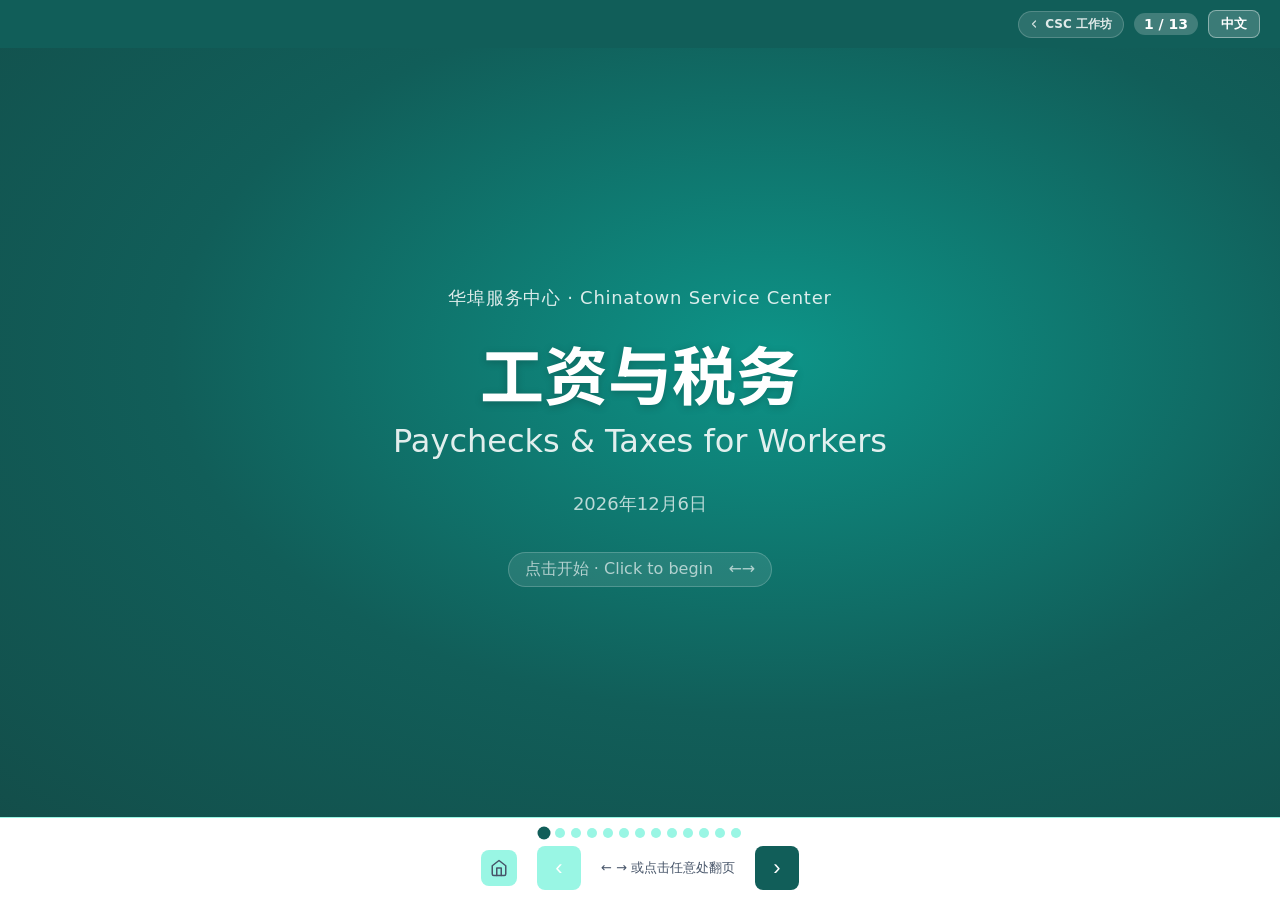
==== commit 2d4b0a6e: "Add hub back-chip link to csc-workshops.pages.dev Adds a small pill chip in the header that returns " ====
--- a/index.html
+++ b/index.html
@@ -37,6 +37,11 @@
 <header class="slide-header">
   <span class="section-label" id="sectionLabel"></span>
   <div class="header-right">
+      <a href="https://csc-workshops.pages.dev" class="hub-back-chip" aria-label="Back to CSC workshops hub · 返回 CSC 工作坊总站">
+        <svg width="12" height="12" viewBox="0 0 24 24" fill="none" stroke="currentColor" stroke-width="2.5" stroke-linecap="round" stroke-linejoin="round" aria-hidden="true"><polyline points="15 18 9 12 15 6"></polyline></svg>
+        <span class="zh">CSC 工作坊</span>
+        <span class="en">CSC Workshops</span>
+      </a>
     <span class="slide-counter" id="slideCounter" aria-live="polite" aria-atomic="true">1 / 13</span>
     <button class="lang-toggle" id="langToggle" data-action="toggle-lang" aria-label="切换语言 · Toggle language">中文</button>
   </div>
--- a/styles.css
+++ b/styles.css
@@ -1280,3 +1280,32 @@
     animation-duration: 0.01ms !important;
   }
 }
+
+
+/* ── Hub back-chip (link to csc-workshops.pages.dev parent hub) ── */
+.hub-back-chip {
+  display: inline-flex;
+  align-items: center;
+  gap: 5px;
+  padding: 4px 11px 4px 9px;
+  font-family: inherit;
+  font-size: 12px;
+  font-weight: 600;
+  color: rgba(255, 255, 255, 0.85);
+  background: rgba(255, 255, 255, 0.12);
+  border: 1px solid rgba(255, 255, 255, 0.18);
+  border-radius: 999px;
+  text-decoration: none;
+  white-space: nowrap;
+  transition: background-color 150ms ease, color 150ms ease, transform 150ms ease;
+}
+.hub-back-chip:hover {
+  background: rgba(255, 255, 255, 0.22);
+  color: white;
+  transform: translateX(-2px);
+}
+.hub-back-chip:focus-visible {
+  outline: 2px solid white;
+  outline-offset: 2px;
+}
+.hub-back-chip svg { flex-shrink: 0; opacity: 0.9; }
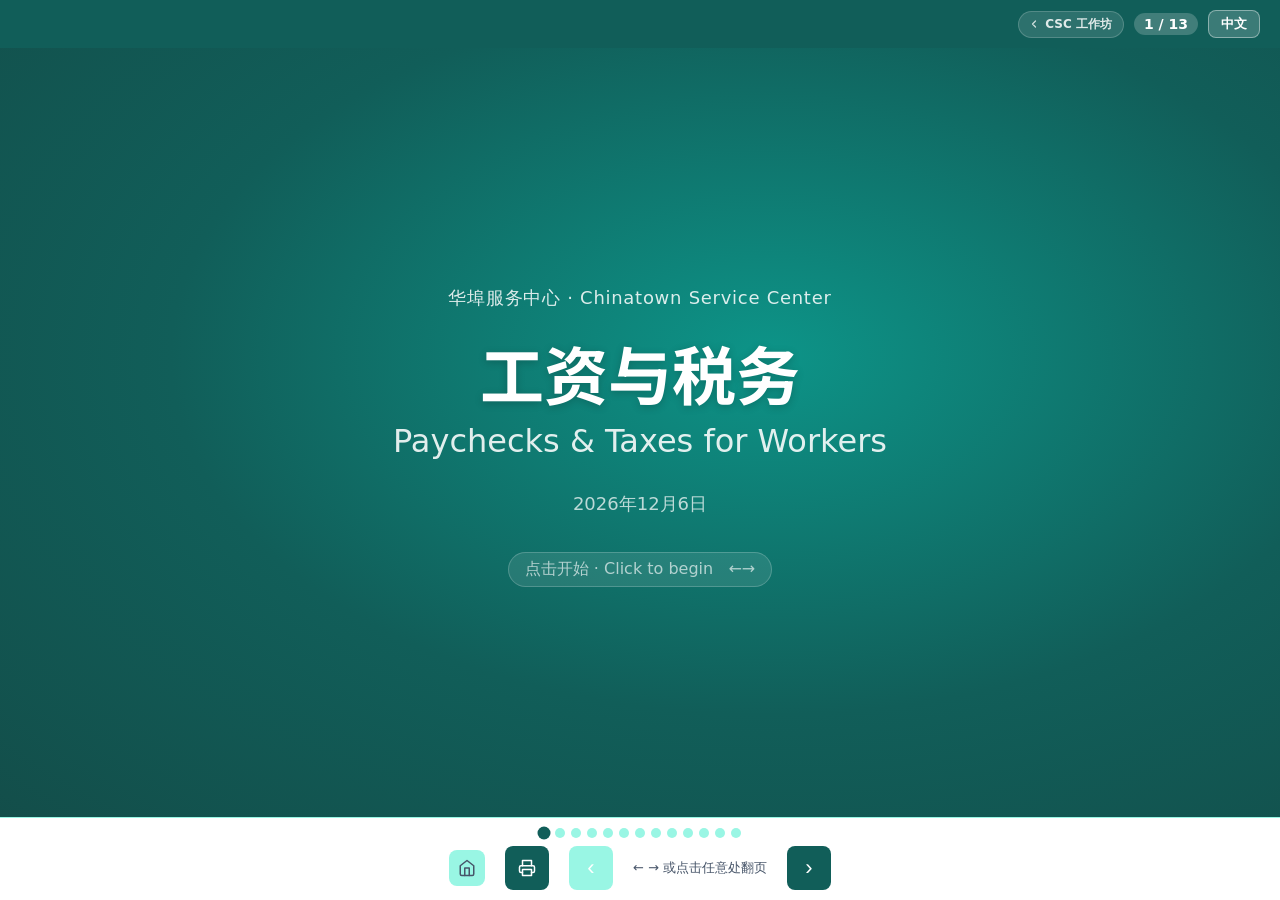
==== commit 80bdb7e1: "Add printable slide handout (print button + @media print) Footer print button calls window.print(). " ====
--- a/index.html
+++ b/index.html
@@ -808,6 +808,7 @@
   <div class="progress-dots" id="progressDots"></div>
   <div class="footer-nav">
     <button class="nav-btn nav-btn--home" id="homeBtn" data-action="home" aria-label="回到第一页 · Go to first slide"><svg xmlns="http://www.w3.org/2000/svg" width="18" height="18" viewBox="0 0 24 24" fill="none" stroke="currentColor" stroke-width="2" stroke-linecap="round" stroke-linejoin="round" aria-hidden="true"><path d="m3 9 9-7 9 7v11a2 2 0 0 1-2 2H5a2 2 0 0 1-2-2z"/><polyline points="9 22 9 12 15 12 15 22"/></svg></button>
+    <button class="nav-btn" id="printBtn" data-action="print" aria-label="打印幻灯片 · Print slides" title="打印 · Print"><svg width="18" height="18" viewBox="0 0 24 24" fill="none" stroke="currentColor" stroke-width="2" stroke-linecap="round" stroke-linejoin="round" aria-hidden="true"><polyline points="6 9 6 2 18 2 18 9"/><path d="M6 18H4a2 2 0 0 1-2-2v-5a2 2 0 0 1 2-2h16a2 2 0 0 1 2 2v5a2 2 0 0 1-2 2h-2"/><rect x="6" y="14" width="12" height="8"/></svg></button>
     <button class="nav-btn" id="prevBtn" data-action="prev-slide" aria-label="上一页 · Previous slide">&#8249;</button>
     <div class="key-hint"><span class="zh">← → 或点击任意处翻页</span><span class="en">← → or click anywhere to advance</span></div>
     <button class="nav-btn" id="nextBtn" data-action="next-slide" aria-label="下一页 · Next slide">&#8250;</button>
--- a/styles.css
+++ b/styles.css
@@ -1309,3 +1309,31 @@
   outline-offset: 2px;
 }
 .hub-back-chip svg { flex-shrink: 0; opacity: 0.9; }
+
+/* ===== PRINT: slide handout (one slide per page) ===== */
+@page { size: landscape; margin: 12mm; }
+
+@media print {
+  html, body { height: auto !important; overflow: visible !important;
+               background: #fff !important; color: #000 !important; }
+  .slides-area, #slidesArea { position: static !important; overflow: visible !important; }
+  .slide {
+    display: block !important; position: static !important; inset: auto !important;
+    height: auto !important; min-height: auto !important; overflow: visible !important;
+    page-break-after: always; break-after: page; cursor: default;
+    zoom: 0.7;
+  }
+  .slide:last-child { page-break-after: auto; break-after: auto; }
+  .slide, .slide * { animation: none !important; }
+  /* hide interactive chrome (nav, toggles, reveal + print buttons, hub link) */
+  .slide-header, .slide-footer, .lang-toggle, .skip-to-main, .key-hint,
+  .nav-btn, .progress-track, .progress-label, .progress-dots, .progress-fill,
+  .hub-back-chip, .start-hint, [data-action], nav { display: none !important; }
+  /* keep small blocks intact across page breaks */
+  .answer-block, .activity-answer, .activity-answer-box, .note-block,
+  [class*="card"], [class*="-box"], [class*="callout"] { break-inside: avoid; page-break-inside: avoid; }
+  /* force-reveal gated answers so the handout is complete */
+  .answer-block, .answer, .activity-answer, .activity-answer-box,
+  .blank-answer, .paycheck-hidden, .option-match,
+  .q1-answer, .q2-answer, .q3-answer, .q2-block, .q3-block { display: block !important; }
+}
